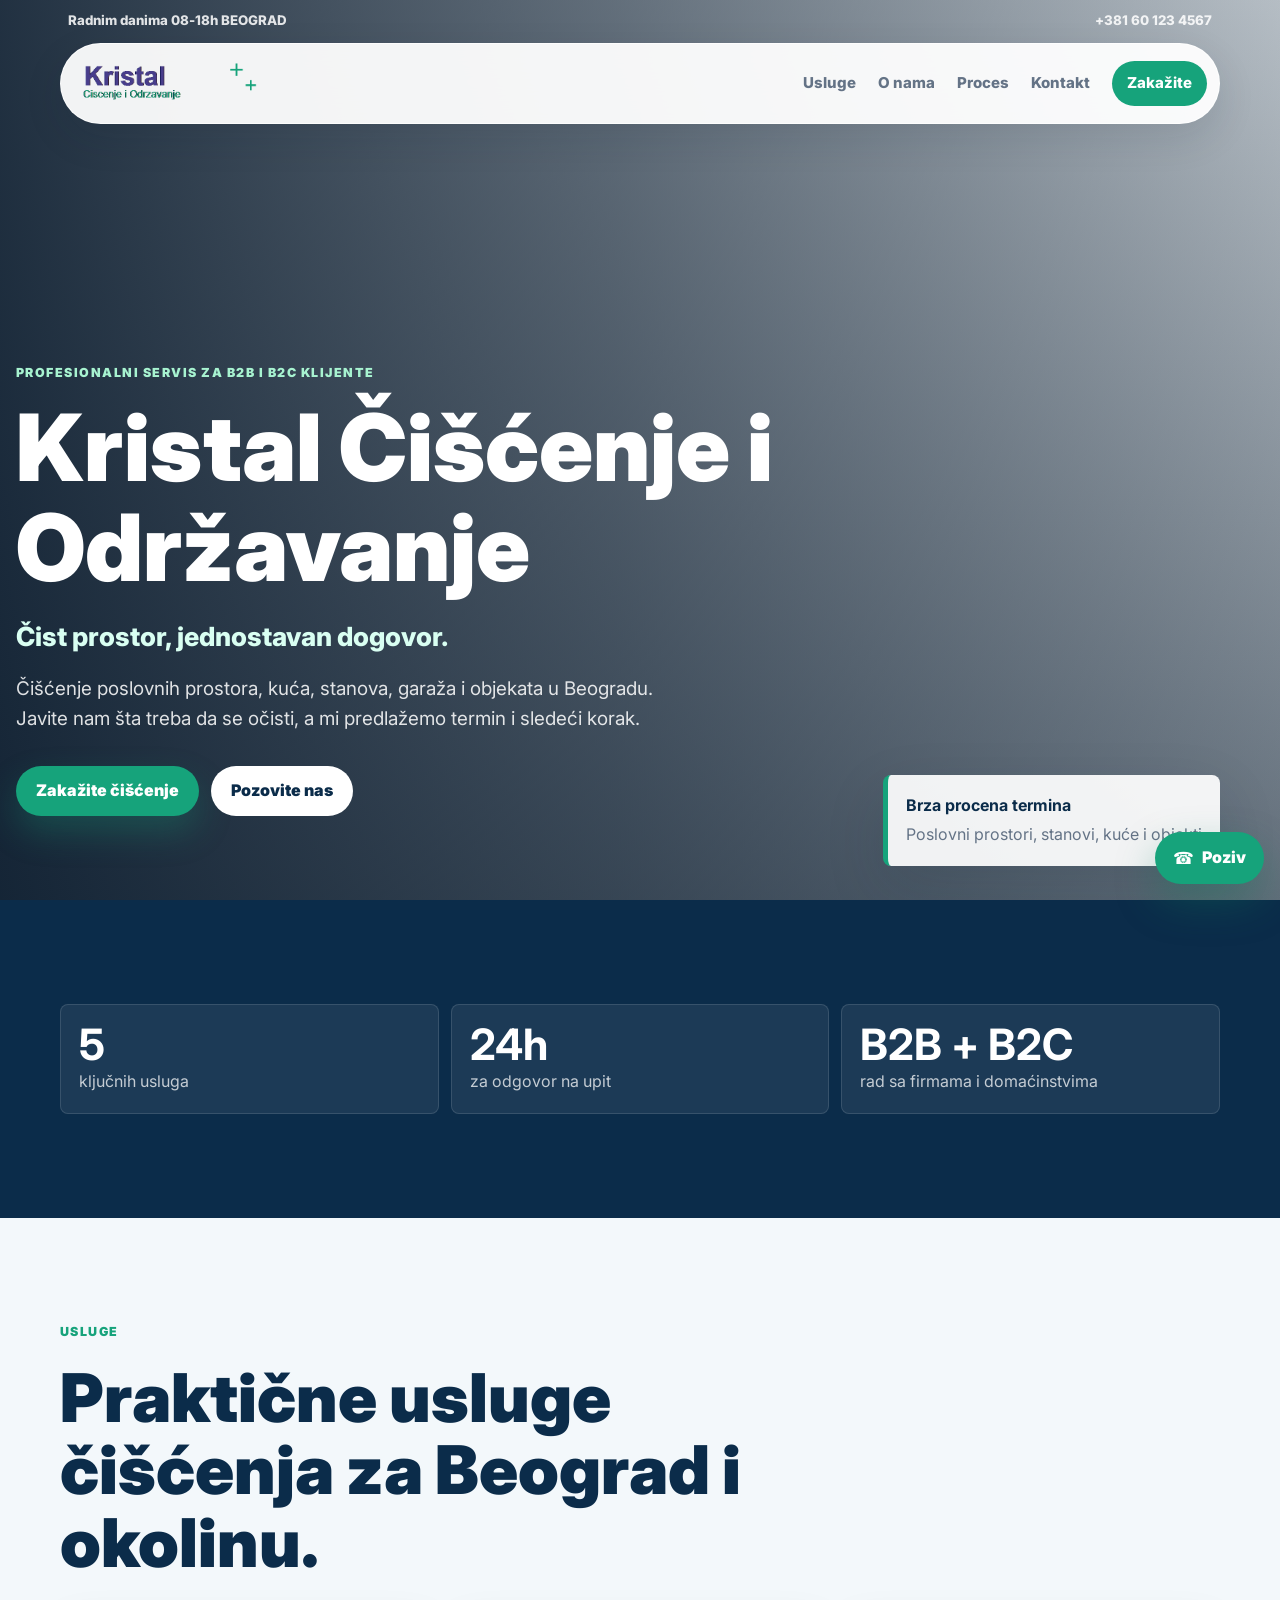
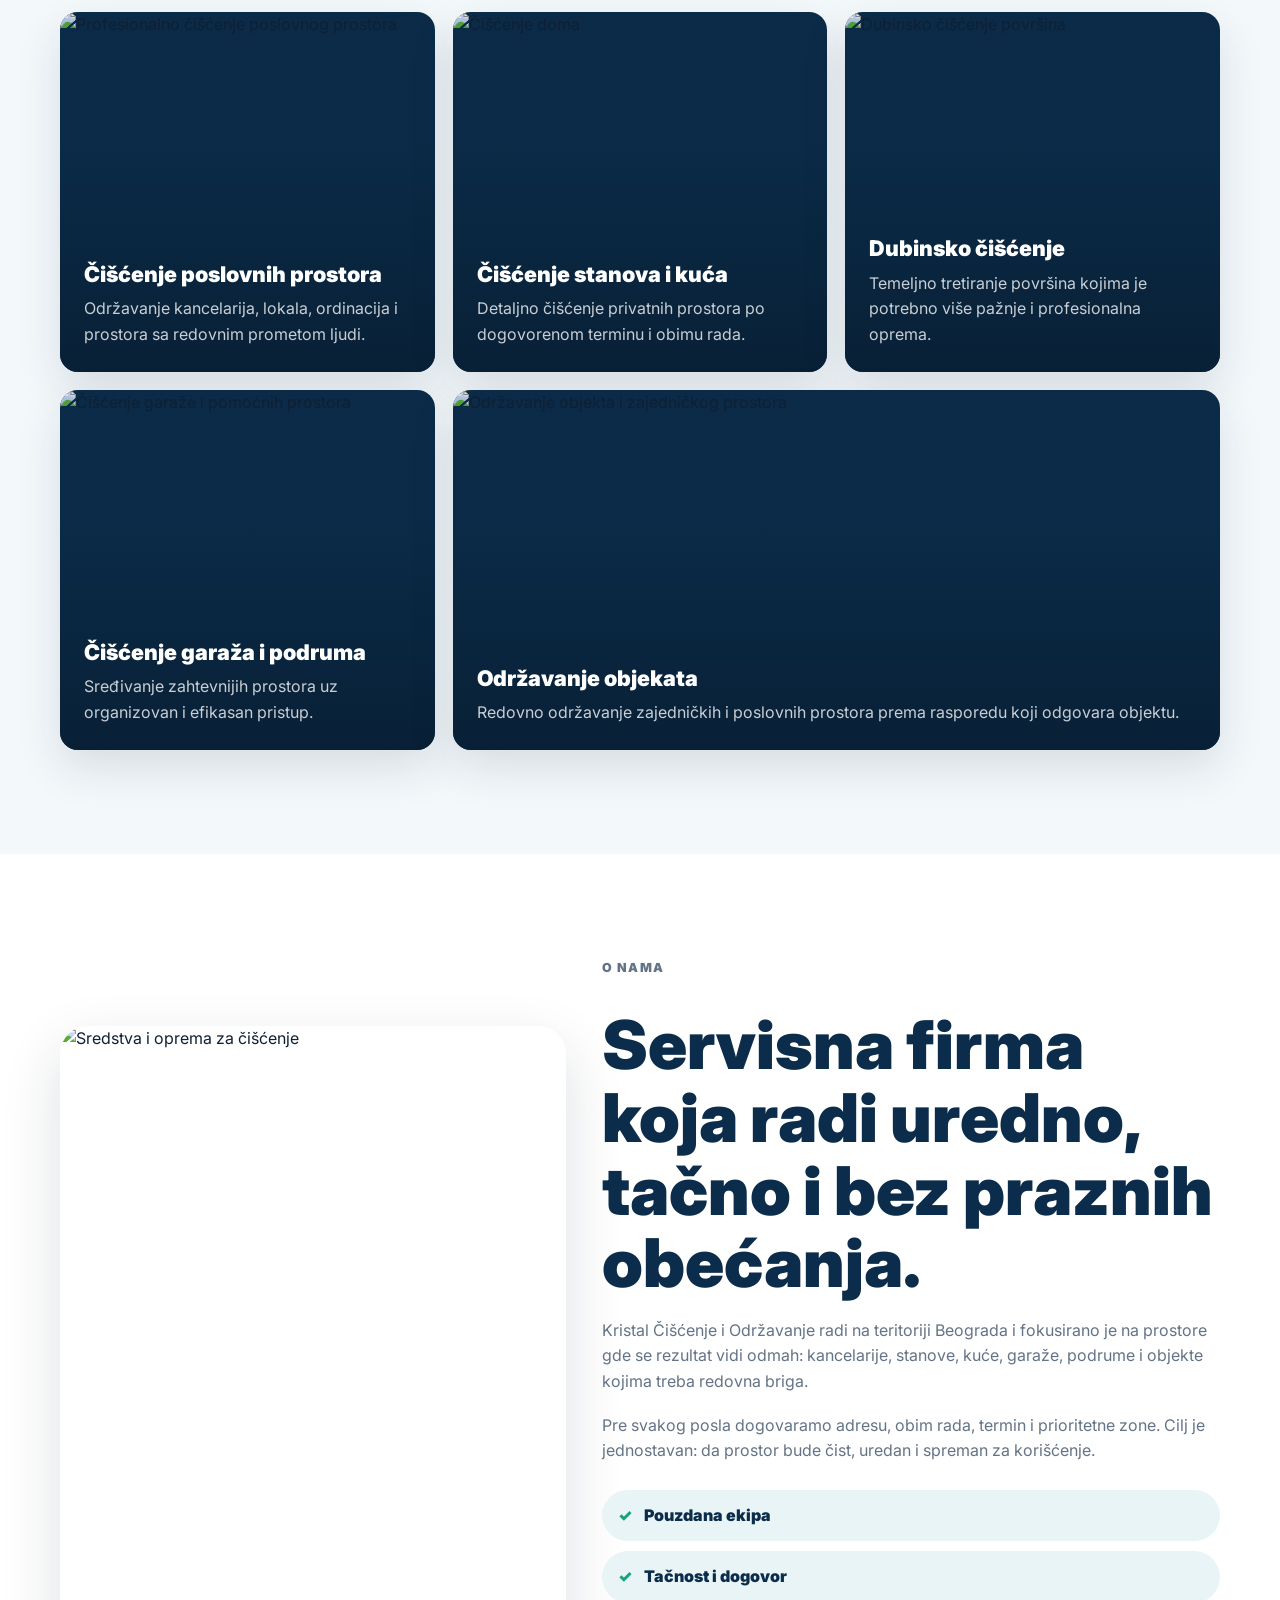
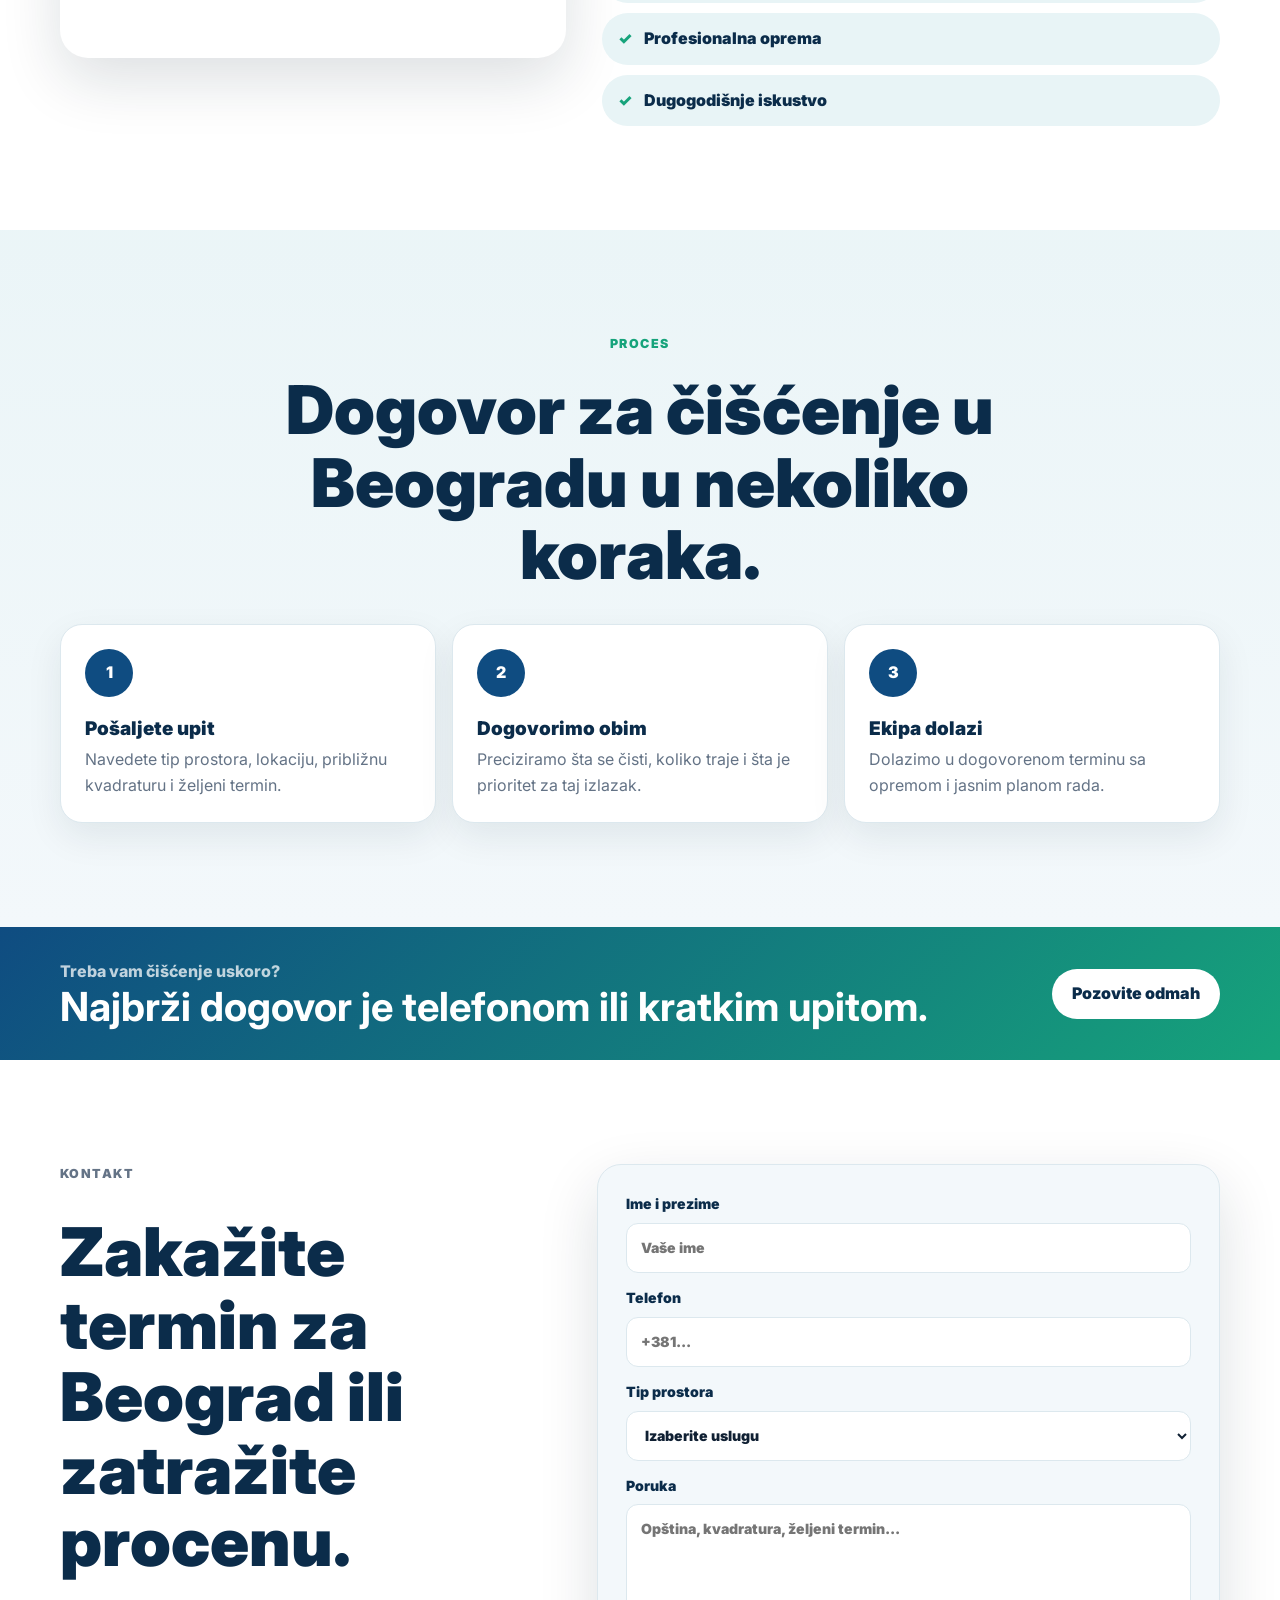
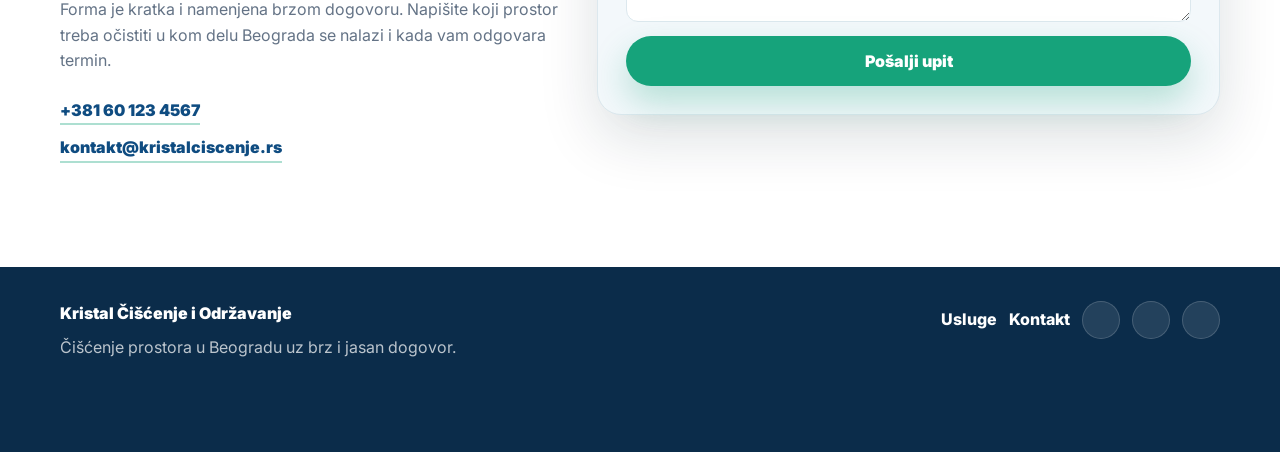
==== projects/kristal-ciscenje-odrzavanje/index.html @ 3549a4c2 "Expand GridForge Studio portfolio with client landing projects Added new client-style landing page p" ====
<!DOCTYPE html>
<html lang="sr">
  <head>
    <meta charset="UTF-8" />
    <meta name="viewport" content="width=device-width, initial-scale=1.0" />
    <meta
      name="description"
      content="Kristal Čišćenje i Održavanje pruža profesionalno čišćenje poslovnih prostora, kuća, stanova, garaža i objekata."
    />
    <title>Kristal Čišćenje i Održavanje | Profesionalna čistoća za svaki prostor</title>
    <link rel="preconnect" href="https://fonts.googleapis.com" />
    <link rel="preconnect" href="https://fonts.gstatic.com" crossorigin />
    <link rel="preconnect" href="https://images.unsplash.com" />
    <link
      href="https://fonts.googleapis.com/css2?family=Inter:wght@400;500;600;700;800&display=swap"
      rel="stylesheet"
    />
    <link rel="stylesheet" href="../../css/reset.css" />
    <link rel="stylesheet" href="style.css" />
  </head>
  <body>
    <header class="topbar" data-header>
      <div class="topbar-strip">
        <span>Radnim danima 08-18h BEOGRAD</span>
        <a href="tel:+381601234567">+381 60 123 4567</a>
      </div>
      <div class="nav-wrap">
        <a class="brand" href="#hero" aria-label="Kristal Čišćenje i Održavanje početna">
          <img src="assets/kristal-logo.png" alt="Kristal Čišćenje i Održavanje" />
        </a>

        <button class="nav-toggle" type="button" aria-label="Otvori navigaciju" aria-expanded="false" data-nav-toggle>
          <span></span>
          <span></span>
          <span></span>
        </button>

        <nav class="site-nav" aria-label="Glavna navigacija" data-nav>
          <a href="#services">Usluge</a>
          <a href="#about">O nama</a>
          <a href="#process">Proces</a>
          <a href="#contact">Kontakt</a>
          <a class="nav-cta" href="#contact" data-scroll-target>Zakažite</a>
        </nav>
      </div>
    </header>

    <main>
      <section class="hero" id="hero">
        <div class="hero-bg" aria-hidden="true"></div>
        <div class="hero-overlay" aria-hidden="true"></div>
        <div class="container hero-content reveal">
          <p class="eyebrow">Profesionalni servis za B2B i B2C klijente</p>
          <h1>Kristal Čišćenje i Održavanje</h1>
          <p class="hero-lead">Čist prostor, jednostavan dogovor.</p>
          <p class="hero-text">
            Čišćenje poslovnih prostora, kuća, stanova, garaža i objekata u Beogradu.
            Javite nam šta treba da se očisti, a mi predlažemo termin i sledeći korak.
          </p>
          <div class="hero-actions">
            <a class="btn btn-primary" href="#contact" data-scroll-target>Zakažite čišćenje</a>
            <a class="btn btn-light" href="tel:+381601234567">Pozovite nas</a>
          </div>
        </div>
        <div class="trust-panel reveal reveal-delay-1" aria-label="Brze informacije">
          <strong>Brza procena termina</strong>
          <span>Poslovni prostori, stanovi, kuće i objekti</span>
        </div>
      </section>

      <section class="section intro-band">
        <div class="container stat-grid">
          <div class="stat reveal">
            <strong>5</strong>
            <span>ključnih usluga</span>
          </div>
          <div class="stat reveal reveal-delay-1">
            <strong>24h</strong>
            <span>za odgovor na upit</span>
          </div>
          <div class="stat reveal reveal-delay-2">
            <strong>B2B + B2C</strong>
            <span>rad sa firmama i domaćinstvima</span>
          </div>
        </div>
      </section>

      <section class="section services-section" id="services">
        <div class="container">
          <div class="section-heading reveal">
            <p class="eyebrow">Usluge</p>
            <h2>Praktične usluge čišćenja za Beograd i okolinu.</h2>
          </div>

          <div class="service-grid">
            <article class="service-card reveal">
              <img
                src="https://images.unsplash.com/photo-1581578731548-c64695cc6952?auto=format&fit=crop&w=900&q=80"
                alt="Profesionalno čišćenje poslovnog prostora"
              />
              <div>
                <h3>Čišćenje poslovnih prostora</h3>
                <p>Održavanje kancelarija, lokala, ordinacija i prostora sa redovnim prometom ljudi.</p>
              </div>
            </article>
            <article class="service-card reveal reveal-delay-1">
              <img
                src="https://images.unsplash.com/photo-1527515637462-cff94eecc1ac?auto=format&fit=crop&w=900&q=80"
                alt="Čišćenje doma"
              />
              <div>
                <h3>Čišćenje stanova i kuća</h3>
                <p>Detaljno čišćenje privatnih prostora po dogovorenom terminu i obimu rada.</p>
              </div>
            </article>
            <article class="service-card reveal reveal-delay-2">
              <img
                src="https://images.unsplash.com/photo-1585421514738-01798e348b17?auto=format&fit=crop&w=900&q=80"
                alt="Dubinsko čišćenje površina"
              />
              <div>
                <h3>Dubinsko čišćenje</h3>
                <p>Temeljno tretiranje površina kojima je potrebno više pažnje i profesionalna oprema.</p>
              </div>
            </article>
            <article class="service-card reveal">
              <img
                src="https://images.unsplash.com/photo-1558618666-fcd25c85cd64?auto=format&fit=crop&w=900&q=80"
                alt="Čišćenje garaže i pomoćnih prostora"
              />
              <div>
                <h3>Čišćenje garaža i podruma</h3>
                <p>Sređivanje zahtevnijih prostora uz organizovan i efikasan pristup.</p>
              </div>
            </article>
            <article class="service-card wide reveal reveal-delay-1">
              <img
                src="https://images.unsplash.com/photo-1563453392212-326f5e854473?auto=format&fit=crop&w=1200&q=80"
                alt="Održavanje objekta i zajedničkog prostora"
              />
              <div>
                <h3>Održavanje objekata</h3>
                <p>Redovno održavanje zajedničkih i poslovnih prostora prema rasporedu koji odgovara objektu.</p>
              </div>
            </article>
          </div>
        </div>
      </section>

      <section class="section about-section" id="about">
        <div class="container image-text">
          <div class="image-stack reveal">
            <img
              class="main-photo"
              src="https://images.unsplash.com/photo-1628177142898-93e36e4e3a50?auto=format&fit=crop&w=1000&q=80"
              alt="Sredstva i oprema za čišćenje"
            />
          </div>
          <div class="content-block reveal reveal-delay-1">
            <p class="eyebrow">O nama</p>
            <h2>Servisna firma koja radi uredno, tačno i bez praznih obećanja.</h2>
            <p>
              Kristal Čišćenje i Održavanje radi na teritoriji Beograda i fokusirano je na prostore gde se rezultat vidi odmah:
              kancelarije, stanove, kuće, garaže, podrume i objekte kojima treba redovna briga.
            </p>
            <p>
              Pre svakog posla dogovaramo adresu, obim rada, termin i prioritetne zone. Cilj je jednostavan:
              da prostor bude čist, uredan i spreman za korišćenje.
            </p>
            <div class="check-list">
              <span>Pouzdana ekipa</span>
              <span>Tačnost i dogovor</span>
              <span>Profesionalna oprema</span>
              <span>Dugogodišnje iskustvo</span>
            </div>
          </div>
        </div>
      </section>

      <section class="section process-section" id="process">
        <div class="container">
          <div class="section-heading centered reveal">
            <p class="eyebrow">Proces</p>
            <h2>Dogovor za čišćenje u Beogradu u nekoliko koraka.</h2>
          </div>
          <div class="process-grid">
            <article class="process-step reveal">
              <span>1</span>
              <h3>Pošaljete upit</h3>
              <p>Navedete tip prostora, lokaciju, približnu kvadraturu i željeni termin.</p>
            </article>
            <article class="process-step reveal reveal-delay-1">
              <span>2</span>
              <h3>Dogovorimo obim</h3>
              <p>Preciziramo šta se čisti, koliko traje i šta je prioritet za taj izlazak.</p>
            </article>
            <article class="process-step reveal reveal-delay-2">
              <span>3</span>
              <h3>Ekipa dolazi</h3>
              <p>Dolazimo u dogovorenom terminu sa opremom i jasnim planom rada.</p>
            </article>
          </div>
        </div>
      </section>

      <section class="cta-strip reveal">
        <div class="container cta-strip-inner">
          <div>
            <span>Treba vam čišćenje uskoro?</span>
            <strong>Najbrži dogovor je telefonom ili kratkim upitom.</strong>
          </div>
          <a class="btn btn-light" href="tel:+381601234567">Pozovite odmah</a>
        </div>
      </section>

      <section class="section contact-section" id="contact">
        <div class="container contact-layout">
          <div class="contact-copy reveal">
            <p class="eyebrow">Kontakt</p>
            <h2>Zakažite termin za Beograd ili zatražite procenu.</h2>
            <p>
              Forma je kratka i namenjena brzom dogovoru. Napišite koji prostor treba očistiti
              u kom delu Beograda se nalazi i kada vam odgovara termin.
            </p>
            <div class="direct-contact">
              <a href="tel:+381601234567">+381 60 123 4567</a>
              <a href="mailto:kontakt@kristalciscenje.rs">kontakt@kristalciscenje.rs</a>
            </div>
          </div>

          <form class="contact-form reveal reveal-delay-1" action="#" method="post">
            <label>
              Ime i prezime
              <input type="text" name="name" placeholder="Vaše ime" required />
            </label>
            <label>
              Telefon
              <input type="tel" name="phone" placeholder="+381..." required />
            </label>
            <label>
              Tip prostora
              <select name="space" required>
                <option value="">Izaberite uslugu</option>
                <option>Poslovni prostor</option>
                <option>Stan ili kuća</option>
                <option>Dubinsko čišćenje</option>
                <option>Garaža ili podrum</option>
                <option>Održavanje objekta</option>
              </select>
            </label>
            <label>
              Poruka
              <textarea name="message" rows="4" placeholder="Opština, kvadratura, željeni termin..."></textarea>
            </label>
            <button class="btn btn-primary" type="submit">Pošalji upit</button>
          </form>
        </div>
      </section>
    </main>

    <a class="floating-call" href="tel:+381601234567" aria-label="Pozovite Kristal Čišćenje i Održavanje">
      <span>☎</span>
      Poziv
    </a>

    <footer class="site-footer">
      <div class="container footer-layout">
        <div>
          <a class="footer-brand" href="#hero">Kristal Čišćenje i Održavanje</a>
          <p>Čišćenje prostora u Beogradu uz brz i jasan dogovor.</p>
        </div>
        <div class="footer-links">
          <a href="#services">Usluge</a>
          <a href="#contact">Kontakt</a>
          <a class="social-link" href="https://www.facebook.com/" target="_blank" rel="noopener noreferrer" aria-label="Facebook">
            <img src="https://cdn.jsdelivr.net/npm/simple-icons@v11/icons/facebook.svg" alt="" />
          </a>
          <a class="social-link" href="https://www.instagram.com/" target="_blank" rel="noopener noreferrer" aria-label="Instagram">
            <img src="https://cdn.jsdelivr.net/npm/simple-icons@v11/icons/instagram.svg" alt="" />
          </a>
          <a class="social-link" href="https://www.linkedin.com/" target="_blank" rel="noopener noreferrer" aria-label="LinkedIn">
            <img src="https://cdn.jsdelivr.net/npm/simple-icons@v11/icons/linkedin.svg" alt="" />
          </a>
        </div>
      </div>
    </footer>

    <script src="script.js"></script>
  </body>
</html>
---- projects/kristal-ciscenje-odrzavanje/style.css ----
:root {
  --ink: #102033;
  --muted: #647386;
  --paper: #ffffff;
  --cloud: #f3f8fb;
  --mist: #e8f4f6;
  --line: #dce8ee;
  --blue: #0f4c81;
  --blue-dark: #0b2c4a;
  --green: #16a37b;
  --green-dark: #0d7b5c;
  --shadow: 0 22px 60px rgba(16, 32, 51, 0.14);
  --container: 1160px;
  --radius: 8px;
}

html {
  scroll-behavior: smooth;
}

body {
  min-width: 320px;
  background: var(--cloud);
  color: var(--ink);
  font-family: Inter, ui-sans-serif, system-ui, -apple-system, BlinkMacSystemFont, "Segoe UI", sans-serif;
  line-height: 1.6;
}

body.nav-open {
  overflow: hidden;
}

.container {
  width: min(100% - 32px, var(--container));
  margin-inline: auto;
}

.topbar {
  position: fixed;
  inset: 0 0 auto;
  z-index: 50;
  color: var(--ink);
  transition: transform 220ms ease, box-shadow 220ms ease;
}

.topbar-strip {
  display: none;
}

.nav-wrap {
  display: flex;
  align-items: center;
  justify-content: space-between;
  width: min(100% - 24px, var(--container));
  min-height: 68px;
  margin: 12px auto 0;
  padding: 10px 12px;
  background: rgba(255, 255, 255, 0.94);
  border: 1px solid rgba(255, 255, 255, 0.72);
  border-radius: 999px;
  box-shadow: 0 14px 38px rgba(16, 32, 51, 0.12);
  backdrop-filter: blur(18px);
}

.topbar.is-scrolled .nav-wrap {
  box-shadow: 0 18px 46px rgba(16, 32, 51, 0.18);
}

.brand {
  display: inline-flex;
  min-width: 0;
  align-items: center;
}

.brand img {
  width: clamp(128px, 36vw, 190px);
  height: auto;
}

.site-nav {
  display: none;
}

.site-nav a {
  color: var(--muted);
  font-size: 0.94rem;
  font-weight: 800;
}

.site-nav a:hover,
.site-nav a:focus-visible {
  color: var(--blue);
}

.nav-cta {
  padding: 10px 15px;
  color: #ffffff !important;
  background: var(--green);
  border-radius: 999px;
}

.nav-toggle {
  display: grid;
  width: 44px;
  height: 44px;
  place-content: center;
  gap: 5px;
  border: 1px solid var(--line);
  border-radius: 50%;
}

.nav-toggle span {
  display: block;
  width: 18px;
  height: 2px;
  background: var(--blue-dark);
  transition: transform 160ms ease, opacity 160ms ease;
}

.nav-open .nav-toggle span:first-child {
  transform: translateY(7px) rotate(45deg);
}

.nav-open .nav-toggle span:nth-child(2) {
  opacity: 0;
}

.nav-open .nav-toggle span:last-child {
  transform: translateY(-7px) rotate(-45deg);
}

.nav-open .site-nav {
  position: absolute;
  inset: calc(100% + 10px) 12px auto;
  display: grid;
  gap: 6px;
  padding: 14px;
  background: #ffffff;
  border: 1px solid var(--line);
  border-radius: 18px;
  box-shadow: var(--shadow);
}

.nav-open .site-nav a {
  padding: 12px;
}

.hero {
  position: relative;
  display: grid;
  min-height: 100svh;
  align-items: end;
  overflow: hidden;
  padding: 136px 0 84px;
  color: #ffffff;
}

.hero-bg,
.hero-overlay {
  position: absolute;
  inset: 0;
}

.hero-bg {
  z-index: -2;
  background-image: url("https://images.unsplash.com/photo-1581578731548-c64695cc6952?auto=format&fit=crop&w=1800&q=82");
  background-position: center;
  background-size: cover;
  transform: scale(1.03);
}

.hero-overlay {
  z-index: -1;
  background:
    linear-gradient(90deg, rgba(7, 24, 42, 0.88), rgba(7, 24, 42, 0.58) 48%, rgba(7, 24, 42, 0.2)),
    linear-gradient(0deg, rgba(7, 24, 42, 0.52), rgba(7, 24, 42, 0.08));
}

.hero-content {
  max-width: 760px;
  margin-inline: 16px auto;
}

.eyebrow {
  margin-bottom: 14px;
  color: var(--green);
  font-size: 0.78rem;
  font-weight: 900;
  letter-spacing: 0.12em;
  text-transform: uppercase;
}

.hero .eyebrow {
  color: #a7f3d0;
}

h1,
h2,
h3 {
  line-height: 1.08;
  letter-spacing: 0;
}

h1 {
  max-width: 820px;
  font-size: clamp(2.55rem, 12vw, 5.8rem);
  font-weight: 900;
}

h2 {
  max-width: 760px;
  color: var(--blue-dark);
  font-size: clamp(2rem, 8vw, 4.2rem);
  font-weight: 900;
}

h3 {
  color: var(--blue-dark);
  font-size: 1.18rem;
  font-weight: 900;
}

.hero-lead {
  margin-top: 18px;
  color: #d9fff2;
  font-size: clamp(1.2rem, 4vw, 1.65rem);
  font-weight: 800;
}

.hero-text {
  max-width: 650px;
  margin-top: 16px;
  color: rgba(255, 255, 255, 0.86);
  font-size: clamp(1rem, 2.3vw, 1.18rem);
}

.hero-actions {
  display: flex;
  flex-wrap: wrap;
  gap: 12px;
  margin-top: 32px;
}

.btn {
  display: inline-flex;
  min-height: 50px;
  align-items: center;
  justify-content: center;
  padding: 0 20px;
  border-radius: 999px;
  font-weight: 900;
  transition: transform 180ms ease, box-shadow 180ms ease, background 180ms ease;
}

.btn:hover,
.btn:focus-visible {
  transform: translateY(-2px);
}

.btn-primary {
  color: #ffffff;
  background: var(--green);
  box-shadow: 0 16px 34px rgba(22, 163, 123, 0.28);
}

.btn-primary:hover,
.btn-primary:focus-visible {
  background: var(--green-dark);
}

.btn-light {
  color: var(--blue-dark);
  background: #ffffff;
}

.trust-panel {
  position: absolute;
  right: 16px;
  bottom: 18px;
  left: 16px;
  display: grid;
  gap: 4px;
  max-width: 420px;
  padding: 18px;
  color: var(--ink);
  background: rgba(255, 255, 255, 0.92);
  border-left: 5px solid var(--green);
  border-radius: var(--radius);
  box-shadow: var(--shadow);
}

.trust-panel strong {
  color: var(--blue-dark);
}

.trust-panel span {
  color: var(--muted);
}

.section {
  padding: 78px 0;
  scroll-margin-top: 110px;
}

.intro-band {
  padding: 28px 0;
  background: var(--blue-dark);
}

.stat-grid {
  display: grid;
  gap: 12px;
}

.stat {
  display: grid;
  gap: 3px;
  padding: 18px;
  color: rgba(255, 255, 255, 0.74);
  background: rgba(255, 255, 255, 0.07);
  border: 1px solid rgba(255, 255, 255, 0.12);
  border-radius: var(--radius);
}

.stat strong {
  color: #ffffff;
  font-size: clamp(1.55rem, 7vw, 2.7rem);
  line-height: 1;
}

.section-heading {
  display: grid;
  gap: 6px;
  margin-bottom: 32px;
}

.centered {
  justify-items: center;
  text-align: center;
}

.services-section {
  background: var(--cloud);
}

.service-grid {
  display: grid;
  gap: 18px;
}

.service-card {
  position: relative;
  display: grid;
  overflow: hidden;
  min-height: 360px;
  align-items: end;
  background: var(--blue-dark);
  border-radius: 18px;
  box-shadow: 0 18px 45px rgba(16, 32, 51, 0.12);
}

.service-card img {
  position: absolute;
  inset: 0;
  width: 100%;
  height: 100%;
  object-fit: cover;
  transition: transform 500ms ease;
}

.service-card::after {
  position: absolute;
  inset: 0;
  content: "";
  background: linear-gradient(0deg, rgba(8, 31, 52, 0.9), rgba(8, 31, 52, 0.12) 62%);
}

.service-card:hover img {
  transform: scale(1.06);
}

.service-card div {
  position: relative;
  z-index: 1;
  display: grid;
  gap: 10px;
  padding: 24px;
}

.service-card h3 {
  color: #ffffff;
  font-size: 1.35rem;
}

.service-card p {
  color: rgba(255, 255, 255, 0.78);
}

.about-section {
  background: #ffffff;
}

.image-text {
  display: grid;
  gap: 36px;
  align-items: center;
}

.image-stack {
  position: relative;
}

.main-photo {
  width: 100%;
  aspect-ratio: 4 / 5;
  object-fit: cover;
  border-radius: 28px;
  box-shadow: var(--shadow);
}

.content-block p,
.process-step p,
.contact-copy p {
  color: var(--muted);
}

.content-block {
  display: grid;
  gap: 18px;
}

.check-list {
  display: grid;
  gap: 10px;
  margin-top: 8px;
}

.check-list span {
  position: relative;
  padding: 13px 14px 13px 42px;
  color: var(--blue-dark);
  font-weight: 900;
  background: var(--mist);
  border-radius: 999px;
}

.check-list span::before {
  position: absolute;
  left: 16px;
  content: "✓";
  color: var(--green);
}

.process-section {
  background:
    linear-gradient(180deg, rgba(232, 244, 246, 0.75), rgba(243, 248, 251, 1));
}

.process-grid {
  display: grid;
  gap: 16px;
}

.process-step {
  padding: 24px;
  background: #ffffff;
  border: 1px solid var(--line);
  border-radius: 22px;
  box-shadow: 0 14px 36px rgba(16, 32, 51, 0.08);
}

.process-step span {
  display: grid;
  width: 48px;
  aspect-ratio: 1;
  place-items: center;
  margin-bottom: 22px;
  color: #ffffff;
  font-weight: 900;
  background: var(--blue);
  border-radius: 50%;
}

.process-step h3 {
  margin-bottom: 8px;
}

.cta-strip {
  padding: 32px 0;
  background: linear-gradient(135deg, var(--blue), var(--green));
}

.cta-strip-inner {
  display: grid;
  gap: 18px;
  color: #ffffff;
}

.cta-strip span {
  display: block;
  color: rgba(255, 255, 255, 0.74);
  font-weight: 800;
}

.cta-strip strong {
  display: block;
  font-size: clamp(1.45rem, 6vw, 2.5rem);
  line-height: 1.08;
}

.contact-section {
  background: #ffffff;
}

.contact-layout {
  display: grid;
  gap: 28px;
  align-items: start;
}

.contact-copy {
  display: grid;
  gap: 18px;
}

.direct-contact {
  display: grid;
  gap: 10px;
  margin-top: 6px;
}

.direct-contact a {
  width: fit-content;
  color: var(--blue);
  font-weight: 900;
  border-bottom: 2px solid rgba(22, 163, 123, 0.35);
}

.contact-form {
  display: grid;
  gap: 14px;
  padding: 20px;
  background: var(--cloud);
  border: 1px solid var(--line);
  border-radius: 24px;
  box-shadow: var(--shadow);
}

.contact-form label {
  display: grid;
  gap: 7px;
  color: var(--blue-dark);
  font-size: 0.88rem;
  font-weight: 900;
}

.contact-form input,
.contact-form select,
.contact-form textarea {
  width: 100%;
  min-height: 50px;
  padding: 13px 14px;
  color: var(--ink);
  background: #ffffff;
  border: 1px solid var(--line);
  border-radius: 12px;
  outline: 0;
  transition: border-color 160ms ease, box-shadow 160ms ease;
}

.contact-form textarea {
  resize: vertical;
}

.contact-form input:focus,
.contact-form select:focus,
.contact-form textarea:focus {
  border-color: rgba(22, 163, 123, 0.7);
  box-shadow: 0 0 0 4px rgba(22, 163, 123, 0.12);
}

.floating-call {
  position: fixed;
  right: 16px;
  bottom: 16px;
  z-index: 40;
  display: inline-flex;
  min-height: 52px;
  align-items: center;
  gap: 8px;
  padding: 0 18px;
  color: #ffffff;
  font-weight: 900;
  background: var(--green);
  border-radius: 999px;
  box-shadow: 0 18px 40px rgba(13, 123, 92, 0.34);
}

.floating-call span {
  font-size: 1.05rem;
}

.site-footer {
  padding: 34px 0 92px;
  background: var(--blue-dark);
  color: rgba(255, 255, 255, 0.72);
}

.footer-layout {
  display: grid;
  gap: 22px;
}

.footer-brand {
  display: inline-flex;
  margin-bottom: 8px;
  color: #ffffff;
  font-weight: 900;
}

.footer-links {
  display: flex;
  flex-wrap: wrap;
  align-items: center;
  gap: 12px;
}

.footer-links a {
  color: #ffffff;
  font-weight: 800;
}

.social-link {
  display: grid;
  width: 38px;
  aspect-ratio: 1;
  place-items: center;
  background: rgba(255, 255, 255, 0.1);
  border: 1px solid rgba(255, 255, 255, 0.16);
  border-radius: 50%;
}

.social-link img {
  width: 18px;
  filter: invert(1);
}

.reveal {
  opacity: 1;
  transform: none;
}

.js .reveal {
  opacity: 0;
  transform: translateY(26px);
  transition: opacity 700ms ease, transform 700ms ease;
}

.js .reveal.is-visible {
  opacity: 1;
  transform: translateY(0);
}

.reveal-delay-1 {
  transition-delay: 100ms;
}

.reveal-delay-2 {
  transition-delay: 190ms;
}

@media (min-width: 760px) {
  .topbar-strip {
    display: flex;
    justify-content: space-between;
    width: min(100% - 24px, var(--container));
    margin: 10px auto 0;
    padding: 0 8px;
    color: rgba(255, 255, 255, 0.86);
    font-size: 0.83rem;
    font-weight: 800;
  }

  .topbar.is-scrolled .topbar-strip {
    color: var(--muted);
  }

  .nav-toggle {
    display: none;
  }

  .site-nav {
    display: flex;
    align-items: center;
    gap: 22px;
  }

  .hero {
    padding-top: 166px;
  }

  .trust-panel {
    right: max(24px, calc((100vw - var(--container)) / 2));
    bottom: 34px;
    left: auto;
  }

  .stat-grid,
  .process-grid {
    grid-template-columns: repeat(3, minmax(0, 1fr));
  }

  .service-grid {
    grid-template-columns: repeat(2, minmax(0, 1fr));
  }

  .service-card.wide {
    grid-column: span 2;
  }

  .image-text,
  .contact-layout {
    grid-template-columns: minmax(0, 0.9fr) minmax(0, 1.1fr);
  }

  .cta-strip-inner {
    grid-template-columns: minmax(0, 1fr) auto;
    align-items: center;
  }

  .footer-layout {
    grid-template-columns: minmax(0, 1fr) auto;
    align-items: start;
  }
}

@media (min-width: 1080px) {
  .section {
    padding: 104px 0;
  }

  .service-grid {
    grid-template-columns: repeat(6, minmax(0, 1fr));
  }

  .service-card {
    grid-column: span 2;
  }

  .service-card.wide {
    grid-column: span 4;
  }

  .contact-form {
    padding: 28px;
  }
}

@media (prefers-reduced-motion: reduce) {
  *,
  *::before,
  *::after {
    scroll-behavior: auto !important;
    transition-duration: 0.01ms !important;
    animation-duration: 0.01ms !important;
    animation-iteration-count: 1 !important;
  }

  .js .reveal {
    opacity: 1;
    transform: none;
  }
}
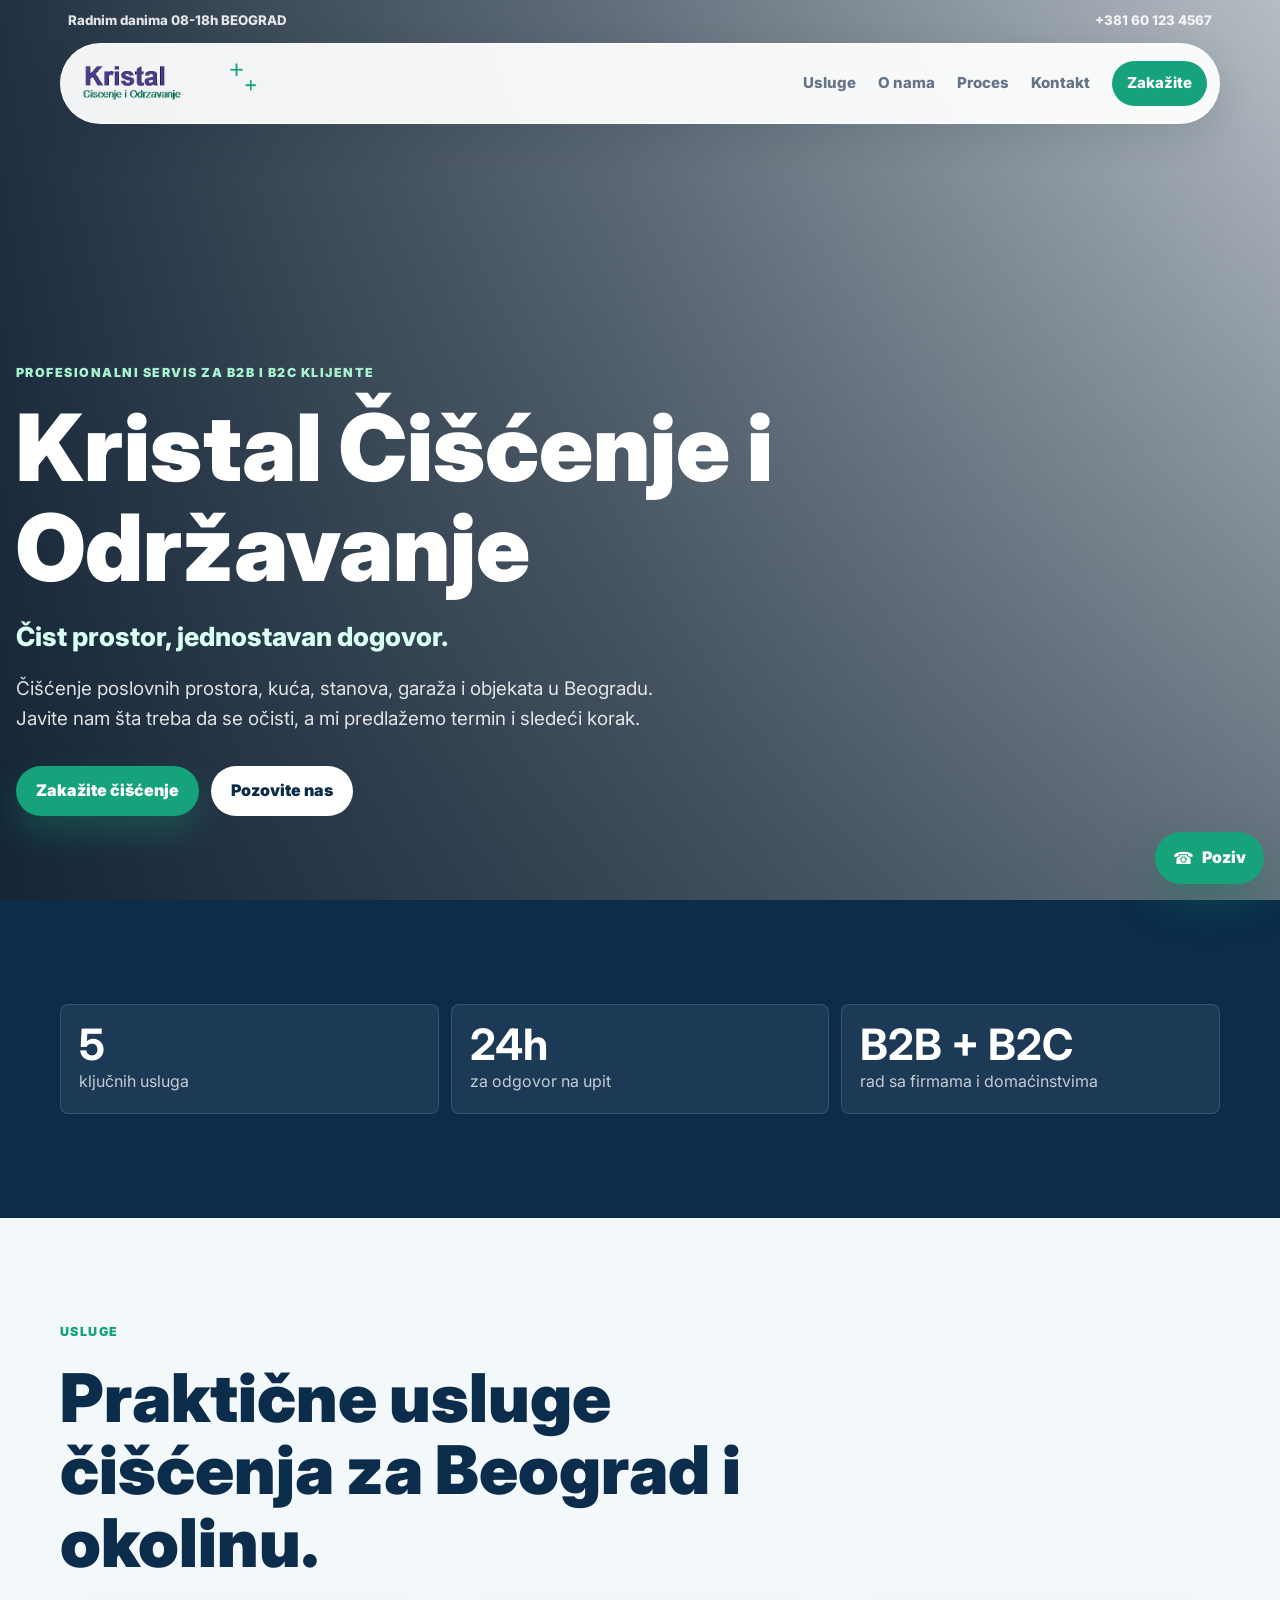
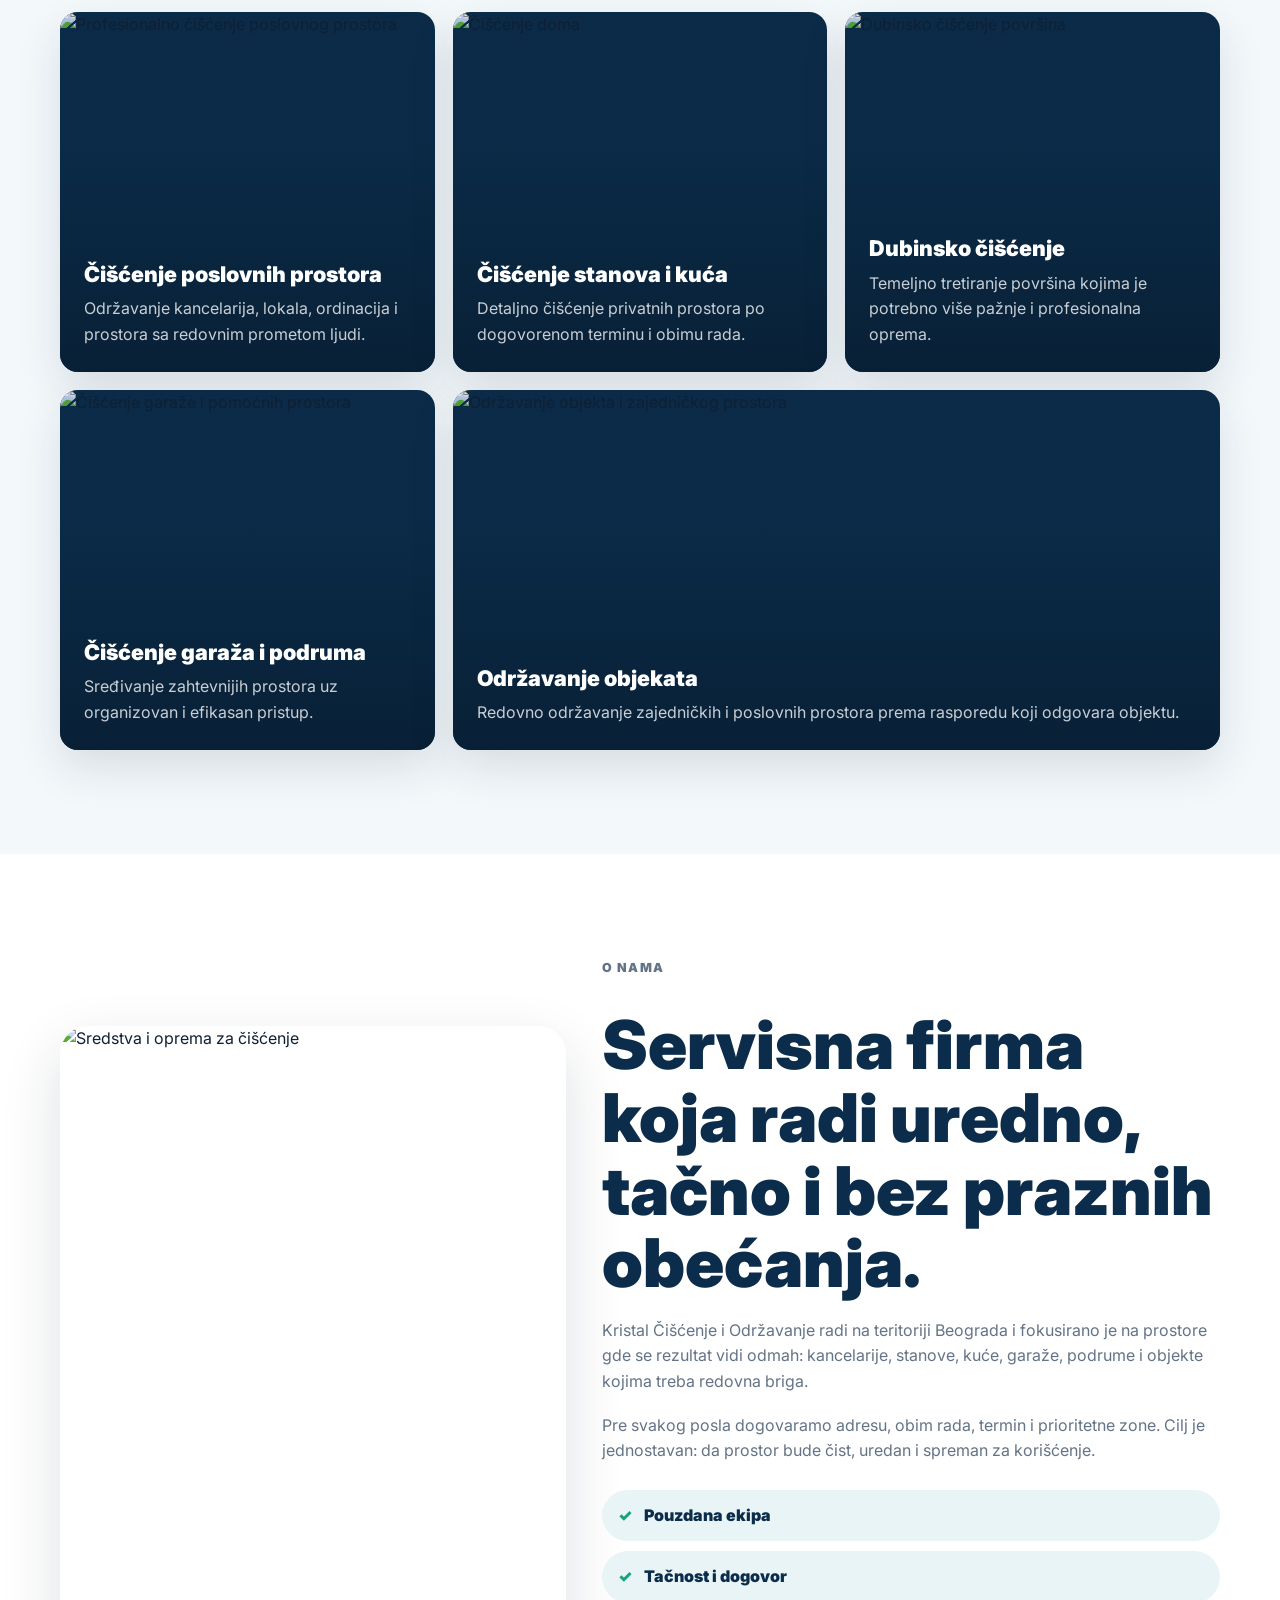
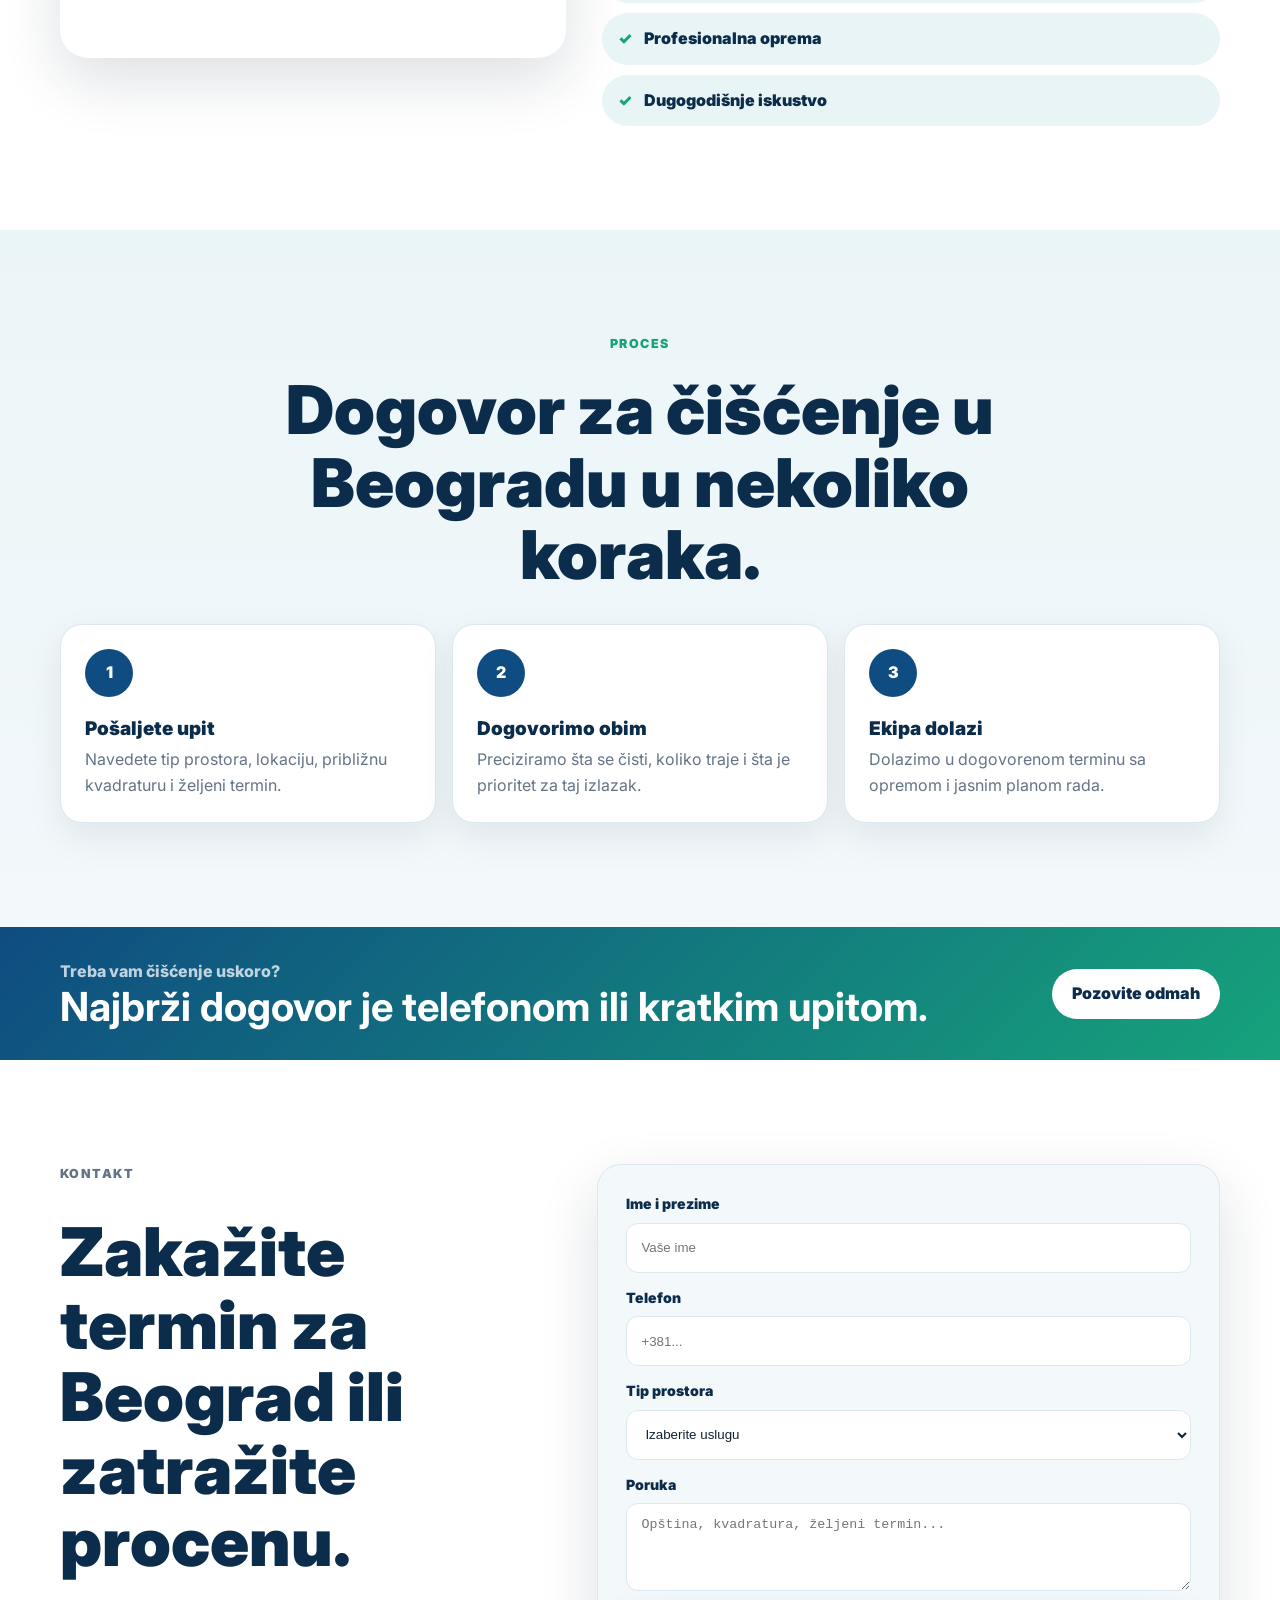
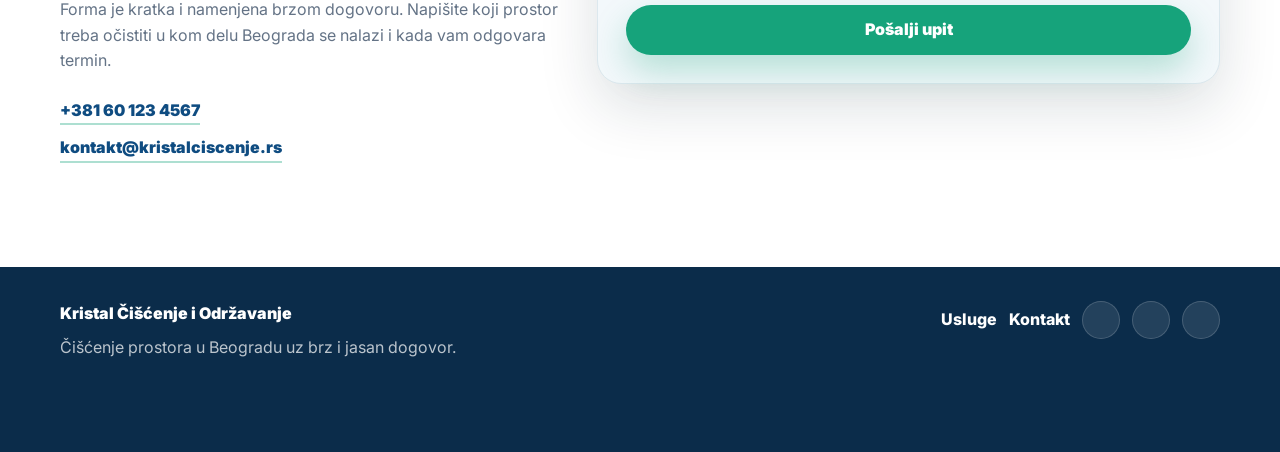
==== commit 21e8e74c: "Redesign portfolio landing page and add Slana Torta project showcase" ====
--- a/projects/kristal-ciscenje-odrzavanje/index.html
+++ b/projects/kristal-ciscenje-odrzavanje/index.html
@@ -62,10 +62,6 @@
             <a class="btn btn-light" href="tel:+381601234567">Pozovite nas</a>
           </div>
         </div>
-        <div class="trust-panel reveal reveal-delay-1" aria-label="Brze informacije">
-          <strong>Brza procena termina</strong>
-          <span>Poslovni prostori, stanovi, kuće i objekti</span>
-        </div>
       </section>
 
       <section class="section intro-band">
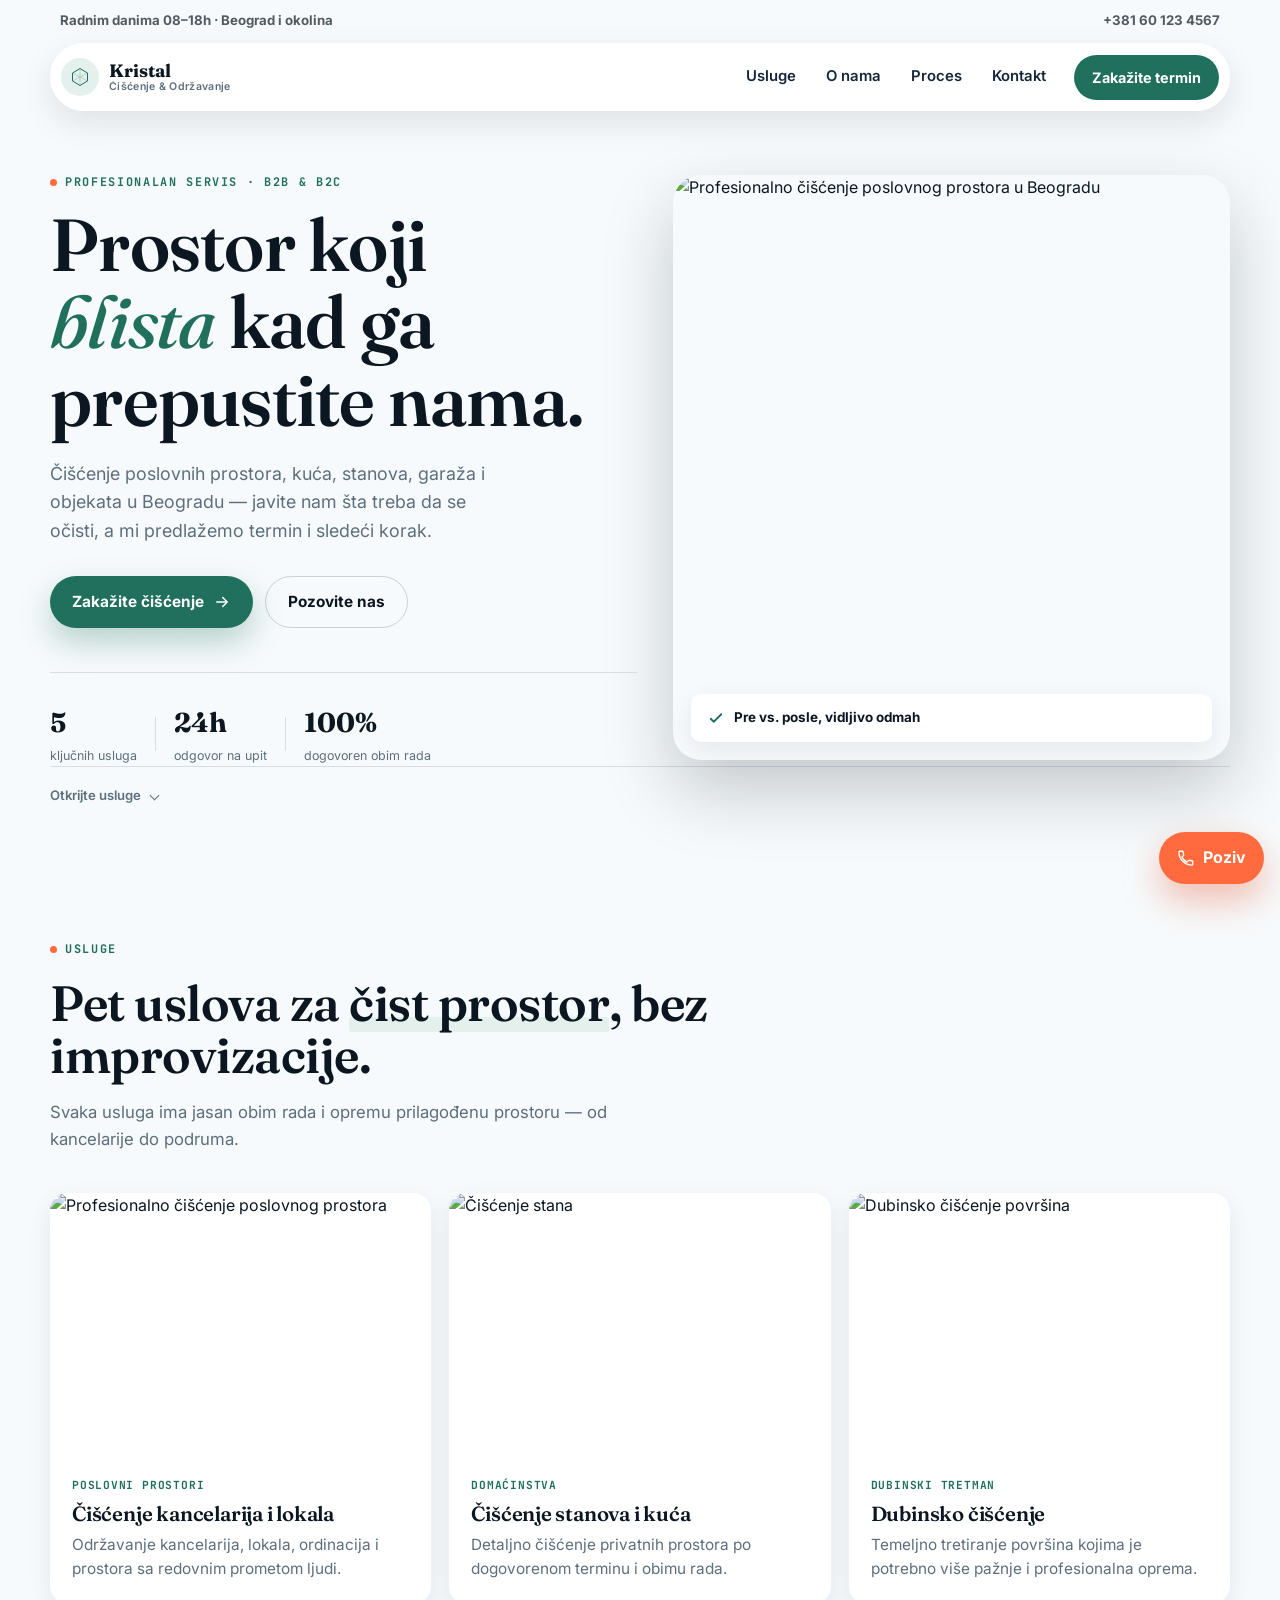
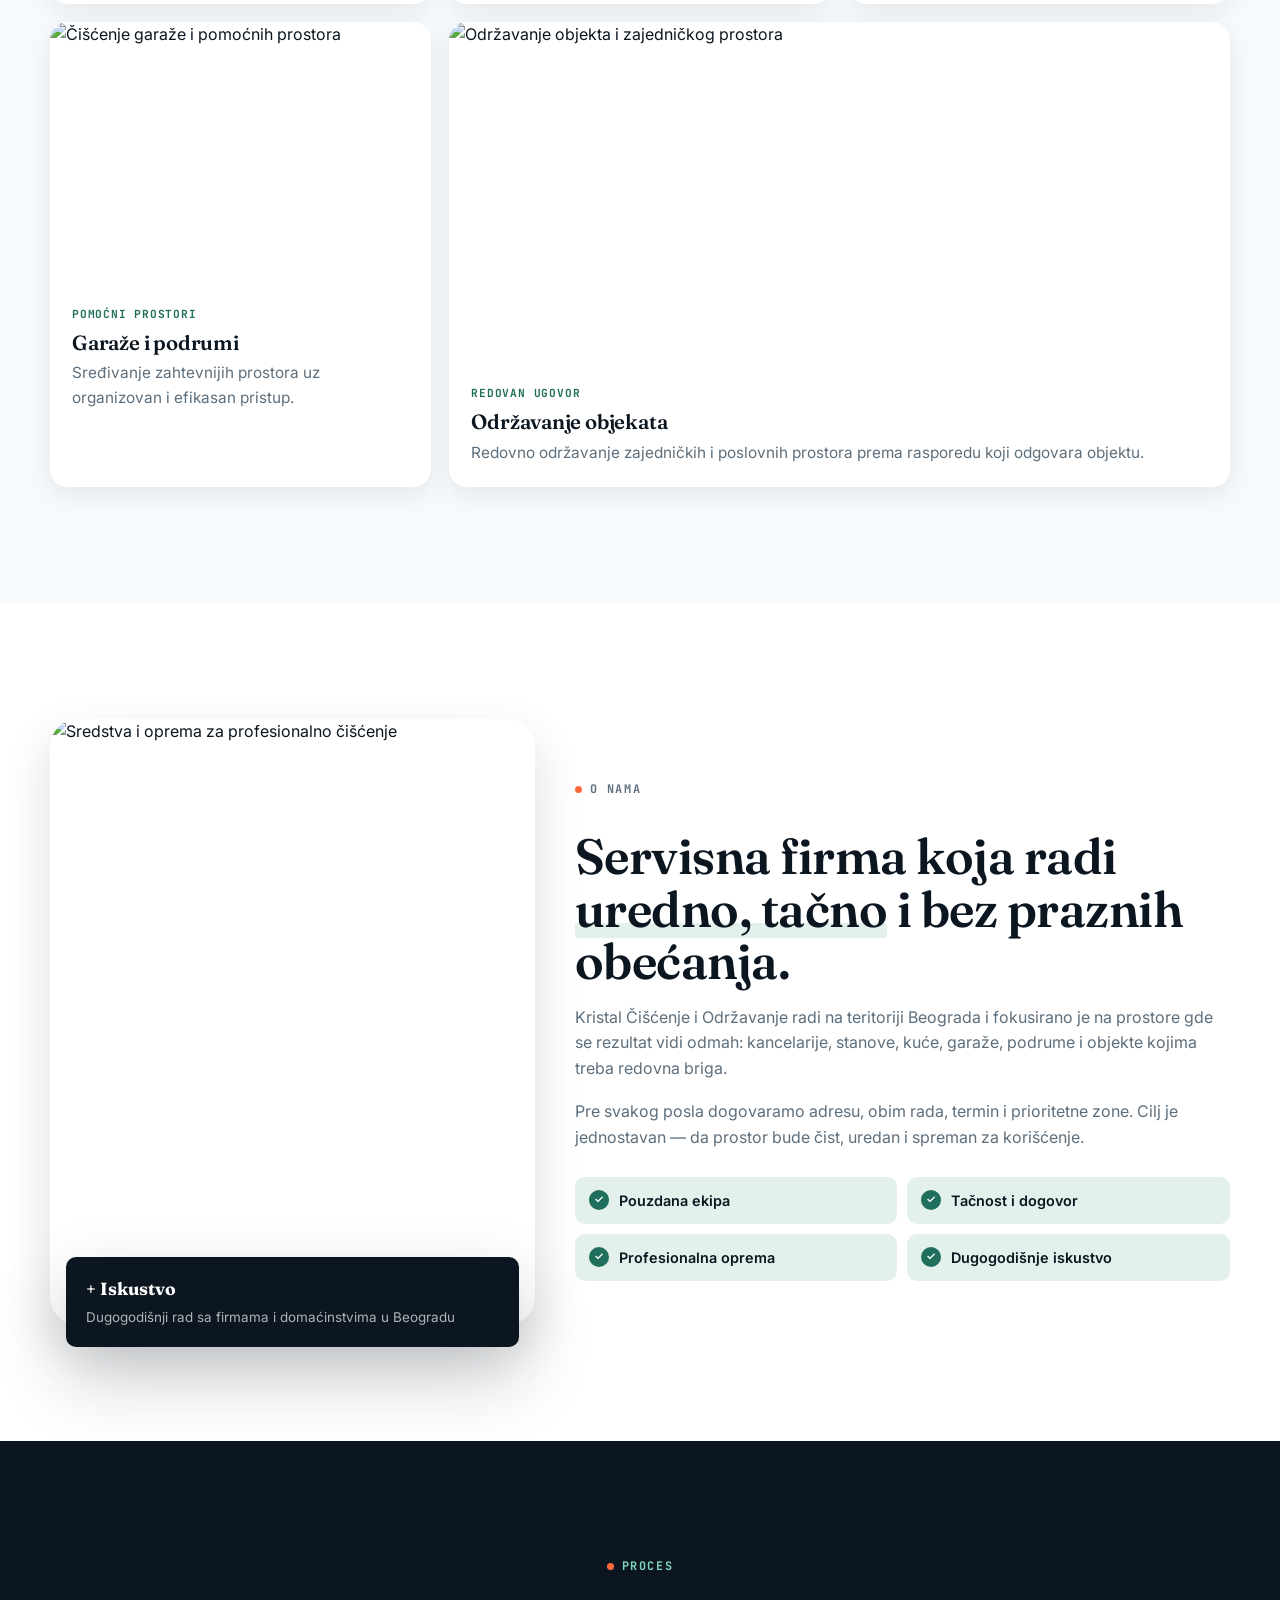
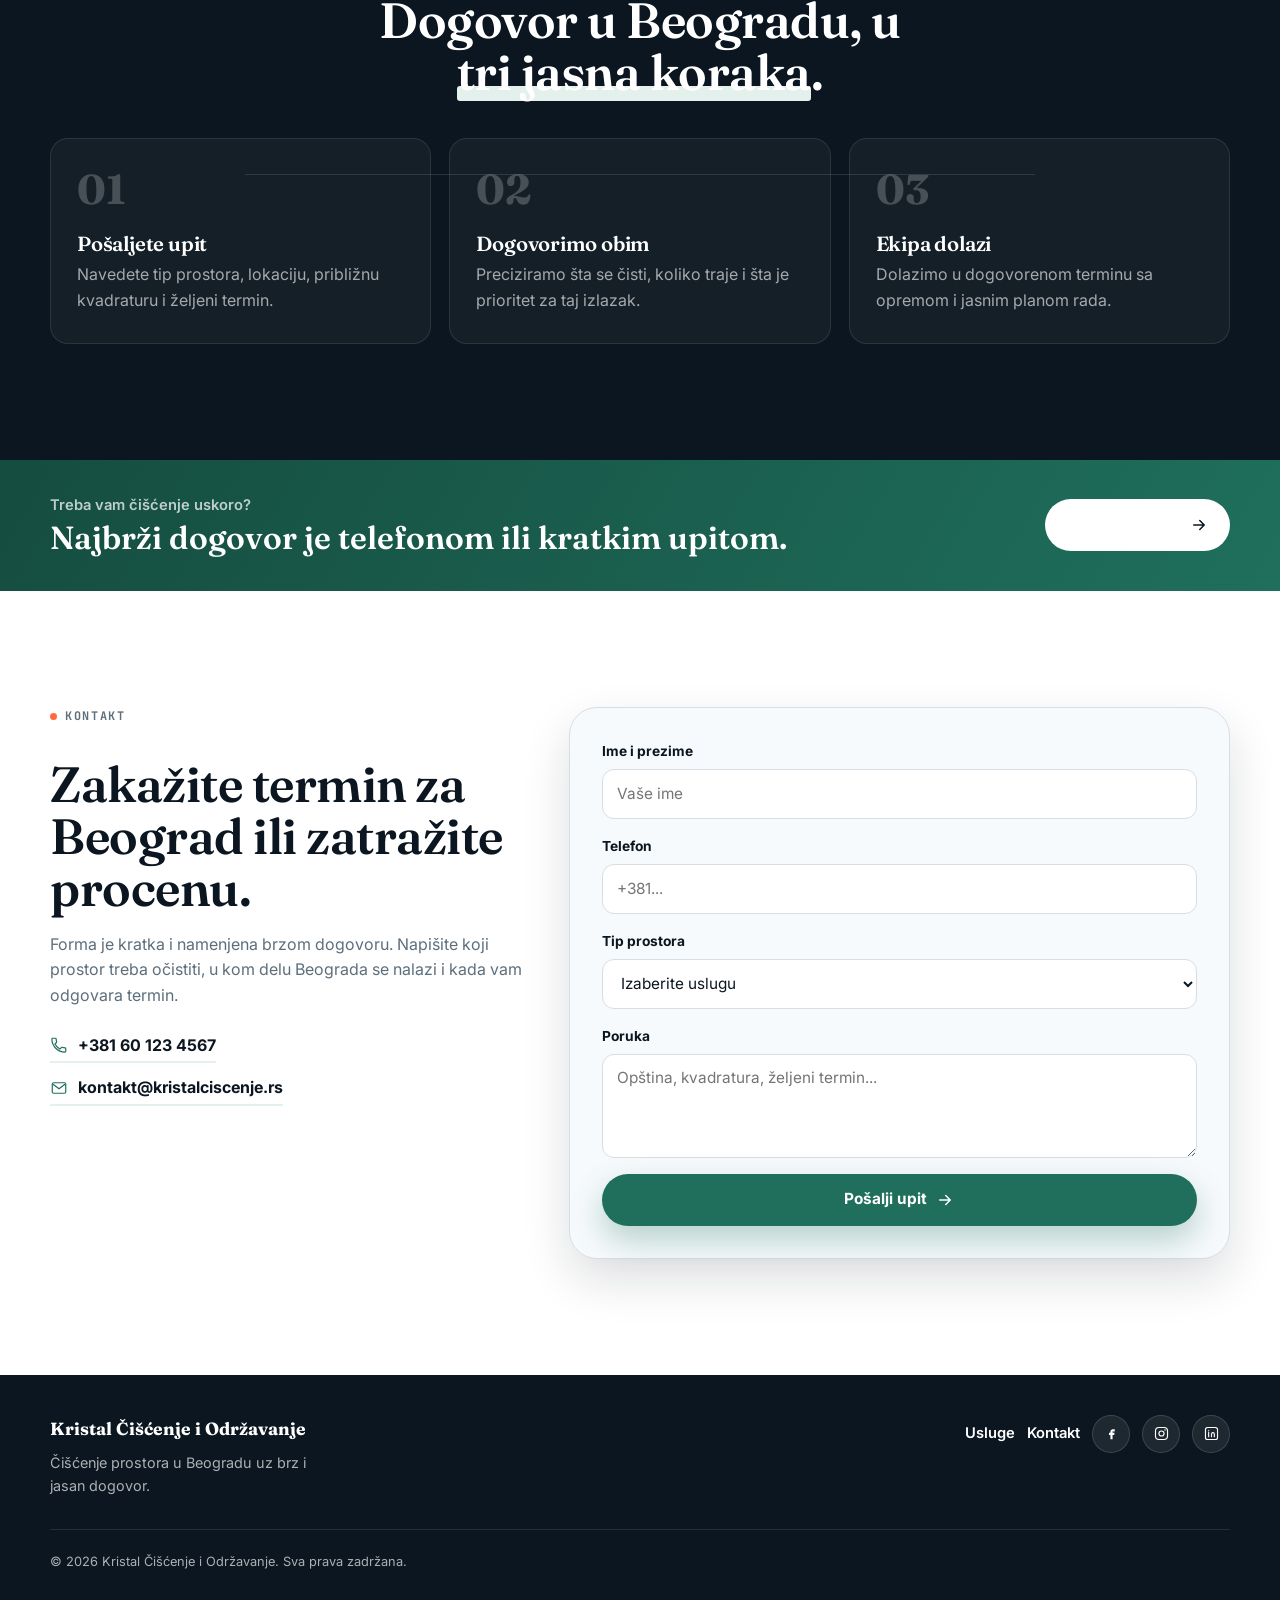
==== commit d83c24d6: "UI polish, Add new GridForge Studio logo, content refinement, and performance improvements across na" ====
--- a/projects/kristal-ciscenje-odrzavanje/index.html
+++ b/projects/kristal-ciscenje-odrzavanje/index.html
@@ -5,28 +5,38 @@
     <meta name="viewport" content="width=device-width, initial-scale=1.0" />
     <meta
       name="description"
-      content="Kristal Čišćenje i Održavanje pruža profesionalno čišćenje poslovnih prostora, kuća, stanova, garaža i objekata."
+      content="Kristal Čišćenje i Održavanje — profesionalno čišćenje poslovnih prostora, kuća, stanova, garaža i objekata u Beogradu."
     />
     <title>Kristal Čišćenje i Održavanje | Profesionalna čistoća za svaki prostor</title>
     <link rel="preconnect" href="https://fonts.googleapis.com" />
     <link rel="preconnect" href="https://fonts.gstatic.com" crossorigin />
     <link rel="preconnect" href="https://images.unsplash.com" />
     <link
-      href="https://fonts.googleapis.com/css2?family=Inter:wght@400;500;600;700;800&display=swap"
+      href="https://fonts.googleapis.com/css2?family=Fraunces:ital,opsz,wght@0,9..144,300;0,9..144,500;0,9..144,600;0,9..144,700;0,9..144,900;1,9..144,500&family=Inter:wght@400;500;600;700;800&family=JetBrains+Mono:wght@500;700&display=swap"
       rel="stylesheet"
     />
-    <link rel="stylesheet" href="../../css/reset.css" />
     <link rel="stylesheet" href="style.css" />
   </head>
   <body>
+    <div class="grain" aria-hidden="true"></div>
+
     <header class="topbar" data-header>
       <div class="topbar-strip">
-        <span>Radnim danima 08-18h BEOGRAD</span>
+        <span>Radnim danima 08–18h · Beograd i okolina</span>
         <a href="tel:+381601234567">+381 60 123 4567</a>
       </div>
       <div class="nav-wrap">
-        <a class="brand" href="#hero" aria-label="Kristal Čišćenje i Održavanje početna">
-          <img src="assets/kristal-logo.png" alt="Kristal Čišćenje i Održavanje" />
+        <a class="brand" href="#vrh" aria-label="Kristal Čišćenje i Održavanje — početna">
+          <span class="brand-mark" aria-hidden="true">
+            <svg viewBox="0 0 40 40" fill="none" xmlns="http://www.w3.org/2000/svg">
+              <path d="M20 3L35 12V28L20 37L5 28V12L20 3Z" stroke="currentColor" stroke-width="2"/>
+              <path d="M20 3V37M5 12L35 28M35 12L5 28" stroke="currentColor" stroke-width="1" opacity="0.45"/>
+            </svg>
+          </span>
+          <span class="brand-text">
+            <strong>Kristal</strong>
+            <em>Čišćenje &amp; Održavanje</em>
+          </span>
         </a>
 
         <button class="nav-toggle" type="button" aria-label="Otvori navigaciju" aria-expanded="false" data-nav-toggle>
@@ -36,105 +46,155 @@
         </button>
 
         <nav class="site-nav" aria-label="Glavna navigacija" data-nav>
-          <a href="#services">Usluge</a>
-          <a href="#about">O nama</a>
-          <a href="#process">Proces</a>
-          <a href="#contact">Kontakt</a>
-          <a class="nav-cta" href="#contact" data-scroll-target>Zakažite</a>
+          <a href="#usluge">Usluge</a>
+          <a href="#o-nama">O nama</a>
+          <a href="#proces">Proces</a>
+          <a href="#kontakt">Kontakt</a>
+          <a class="nav-cta" href="#kontakt" data-scroll-target>Zakažite termin</a>
         </nav>
       </div>
     </header>
 
     <main>
-      <section class="hero" id="hero">
-        <div class="hero-bg" aria-hidden="true"></div>
-        <div class="hero-overlay" aria-hidden="true"></div>
-        <div class="container hero-content reveal">
-          <p class="eyebrow">Profesionalni servis za B2B i B2C klijente</p>
-          <h1>Kristal Čišćenje i Održavanje</h1>
-          <p class="hero-lead">Čist prostor, jednostavan dogovor.</p>
-          <p class="hero-text">
-            Čišćenje poslovnih prostora, kuća, stanova, garaža i objekata u Beogradu.
-            Javite nam šta treba da se očisti, a mi predlažemo termin i sledeći korak.
-          </p>
-          <div class="hero-actions">
-            <a class="btn btn-primary" href="#contact" data-scroll-target>Zakažite čišćenje</a>
-            <a class="btn btn-light" href="tel:+381601234567">Pozovite nas</a>
-          </div>
-        </div>
-      </section>
-
-      <section class="section intro-band">
-        <div class="container stat-grid">
-          <div class="stat reveal">
-            <strong>5</strong>
-            <span>ključnih usluga</span>
-          </div>
-          <div class="stat reveal reveal-delay-1">
-            <strong>24h</strong>
-            <span>za odgovor na upit</span>
-          </div>
-          <div class="stat reveal reveal-delay-2">
-            <strong>B2B + B2C</strong>
-            <span>rad sa firmama i domaćinstvima</span>
-          </div>
-        </div>
-      </section>
-
-      <section class="section services-section" id="services">
+      <section class="hero" id="vrh">
+        <div class="hero-grid">
+          <div class="hero-copy">
+            <p class="eyebrow">Profesionalan servis · B2B &amp; B2C</p>
+            <h1>Prostor koji<br /><span class="hero-highlight">blista</span> kad ga<br />prepustite nama.</h1>
+            <p class="hero-lead">
+              Čišćenje poslovnih prostora, kuća, stanova, garaža i objekata u Beogradu —
+              javite nam šta treba da se očisti, a mi predlažemo termin i sledeći korak.
+            </p>
+            <div class="hero-actions">
+              <a class="btn btn-primary" href="#kontakt" data-scroll-target>
+                <span>Zakažite čišćenje</span>
+                <svg viewBox="0 0 24 24" fill="none" aria-hidden="true"><path d="M5 12h14M13 6l6 6-6 6" stroke="currentColor" stroke-width="2" stroke-linecap="round" stroke-linejoin="round"/></svg>
+              </a>
+              <a class="btn btn-ghost" href="tel:+381601234567">Pozovite nas</a>
+            </div>
+            <div class="hero-trust">
+              <div class="hero-trust-item">
+                <strong>5</strong>
+                <span>ključnih usluga</span>
+              </div>
+              <div class="hero-trust-divider" aria-hidden="true"></div>
+              <div class="hero-trust-item">
+                <strong>24h</strong>
+                <span>odgovor na upit</span>
+              </div>
+              <div class="hero-trust-divider" aria-hidden="true"></div>
+              <div class="hero-trust-item">
+                <strong>100%</strong>
+                <span>dogovoren obim rada</span>
+              </div>
+            </div>
+          </div>
+
+          <div class="hero-visual" data-wipe>
+            <img
+              class="hero-photo"
+              src="https://images.unsplash.com/photo-1581578731548-c64695cc6952?auto=format&fit=crop&w=1400&q=82"
+              alt="Profesionalno čišćenje poslovnog prostora u Beogradu"
+            />
+            <div class="hero-wipe-mask" data-wipe-mask aria-hidden="true"></div>
+            <div class="hero-badge">
+              <svg viewBox="0 0 24 24" fill="none" aria-hidden="true"><path d="M5 13l4 4L19 7" stroke="currentColor" stroke-width="2.4" stroke-linecap="round" stroke-linejoin="round"/></svg>
+              <span>Pre vs. posle, vidljivo odmah</span>
+            </div>
+          </div>
+        </div>
+        <button class="scroll-cue" type="button" data-scroll-target-fn aria-label="Pomeri se na usluge">
+          <span>Otkrijte usluge</span>
+          <i aria-hidden="true"></i>
+        </button>
+      </section>
+
+      <section class="section usluge-section" id="usluge">
         <div class="container">
           <div class="section-heading reveal">
             <p class="eyebrow">Usluge</p>
-            <h2>Praktične usluge čišćenja za Beograd i okolinu.</h2>
+            <h2>Pet uslova za <span class="underline-accent">čist prostor</span>, bez improvizacije.</h2>
+            <p class="section-lead">
+              Svaka usluga ima jasan obim rada i opremu prilagođenu prostoru — od kancelarije do podruma.
+            </p>
           </div>
 
           <div class="service-grid">
-            <article class="service-card reveal">
-              <img
-                src="https://images.unsplash.com/photo-1581578731548-c64695cc6952?auto=format&fit=crop&w=900&q=80"
-                alt="Profesionalno čišćenje poslovnog prostora"
-              />
-              <div>
-                <h3>Čišćenje poslovnih prostora</h3>
+            <article class="service-card reveal" data-service>
+              <div class="service-media">
+                <img
+                  src="https://images.unsplash.com/photo-1581578731548-c64695cc6952?auto=format&fit=crop&w=900&q=80"
+                  alt="Profesionalno čišćenje poslovnog prostora"
+                  loading="lazy"
+                />
+                <div class="service-media-wipe" aria-hidden="true"></div>
+              </div>
+              <div class="service-body">
+                <span class="service-tag">Poslovni prostori</span>
+                <h3>Čišćenje kancelarija i lokala</h3>
                 <p>Održavanje kancelarija, lokala, ordinacija i prostora sa redovnim prometom ljudi.</p>
               </div>
             </article>
-            <article class="service-card reveal reveal-delay-1">
-              <img
-                src="https://images.unsplash.com/photo-1527515637462-cff94eecc1ac?auto=format&fit=crop&w=900&q=80"
-                alt="Čišćenje doma"
-              />
-              <div>
+
+            <article class="service-card reveal reveal-delay-1" data-service>
+              <div class="service-media">
+                <img
+                  src="https://images.unsplash.com/photo-1527515637462-cff94eecc1ac?auto=format&fit=crop&w=900&q=80"
+                  alt="Čišćenje stana"
+                  loading="lazy"
+                />
+                <div class="service-media-wipe" aria-hidden="true"></div>
+              </div>
+              <div class="service-body">
+                <span class="service-tag">Domaćinstva</span>
                 <h3>Čišćenje stanova i kuća</h3>
                 <p>Detaljno čišćenje privatnih prostora po dogovorenom terminu i obimu rada.</p>
               </div>
             </article>
-            <article class="service-card reveal reveal-delay-2">
-              <img
-                src="https://images.unsplash.com/photo-1585421514738-01798e348b17?auto=format&fit=crop&w=900&q=80"
-                alt="Dubinsko čišćenje površina"
-              />
-              <div>
+
+            <article class="service-card reveal reveal-delay-2" data-service>
+              <div class="service-media">
+                <img
+                  src="https://images.unsplash.com/photo-1585421514738-01798e348b17?auto=format&fit=crop&w=900&q=80"
+                  alt="Dubinsko čišćenje površina"
+                  loading="lazy"
+                />
+                <div class="service-media-wipe" aria-hidden="true"></div>
+              </div>
+              <div class="service-body">
+                <span class="service-tag">Dubinski tretman</span>
                 <h3>Dubinsko čišćenje</h3>
                 <p>Temeljno tretiranje površina kojima je potrebno više pažnje i profesionalna oprema.</p>
               </div>
             </article>
-            <article class="service-card reveal">
-              <img
-                src="https://images.unsplash.com/photo-1558618666-fcd25c85cd64?auto=format&fit=crop&w=900&q=80"
-                alt="Čišćenje garaže i pomoćnih prostora"
-              />
-              <div>
-                <h3>Čišćenje garaža i podruma</h3>
+
+            <article class="service-card reveal" data-service>
+              <div class="service-media">
+                <img
+                  src="https://images.unsplash.com/photo-1558618666-fcd25c85cd64?auto=format&fit=crop&w=900&q=80"
+                  alt="Čišćenje garaže i pomoćnih prostora"
+                  loading="lazy"
+                />
+                <div class="service-media-wipe" aria-hidden="true"></div>
+              </div>
+              <div class="service-body">
+                <span class="service-tag">Pomoćni prostori</span>
+                <h3>Garaže i podrumi</h3>
                 <p>Sređivanje zahtevnijih prostora uz organizovan i efikasan pristup.</p>
               </div>
             </article>
-            <article class="service-card wide reveal reveal-delay-1">
-              <img
-                src="https://images.unsplash.com/photo-1563453392212-326f5e854473?auto=format&fit=crop&w=1200&q=80"
-                alt="Održavanje objekta i zajedničkog prostora"
-              />
-              <div>
+
+            <article class="service-card wide reveal reveal-delay-1" data-service>
+              <div class="service-media">
+                <img
+                  src="https://images.unsplash.com/photo-1563453392212-326f5e854473?auto=format&fit=crop&w=1200&q=80"
+                  alt="Održavanje objekta i zajedničkog prostora"
+                  loading="lazy"
+                />
+                <div class="service-media-wipe" aria-hidden="true"></div>
+              </div>
+              <div class="service-body">
+                <span class="service-tag">Redovan ugovor</span>
                 <h3>Održavanje objekata</h3>
                 <p>Redovno održavanje zajedničkih i poslovnih prostora prema rasporedu koji odgovara objektu.</p>
               </div>
@@ -143,55 +203,59 @@
         </div>
       </section>
 
-      <section class="section about-section" id="about">
+      <section class="section o-nama-section" id="o-nama">
         <div class="container image-text">
           <div class="image-stack reveal">
             <img
               class="main-photo"
               src="https://images.unsplash.com/photo-1628177142898-93e36e4e3a50?auto=format&fit=crop&w=1000&q=80"
-              alt="Sredstva i oprema za čišćenje"
+              alt="Sredstva i oprema za profesionalno čišćenje"
             />
+            <div class="image-stat-card">
+              <strong>+ Iskustvo</strong>
+              <span>Dugogodišnji rad sa firmama i domaćinstvima u Beogradu</span>
+            </div>
           </div>
           <div class="content-block reveal reveal-delay-1">
             <p class="eyebrow">O nama</p>
-            <h2>Servisna firma koja radi uredno, tačno i bez praznih obećanja.</h2>
+            <h2>Servisna firma koja radi <span class="underline-accent">uredno, tačno</span> i bez praznih obećanja.</h2>
             <p>
               Kristal Čišćenje i Održavanje radi na teritoriji Beograda i fokusirano je na prostore gde se rezultat vidi odmah:
               kancelarije, stanove, kuće, garaže, podrume i objekte kojima treba redovna briga.
             </p>
             <p>
-              Pre svakog posla dogovaramo adresu, obim rada, termin i prioritetne zone. Cilj je jednostavan:
+              Pre svakog posla dogovaramo adresu, obim rada, termin i prioritetne zone. Cilj je jednostavan —
               da prostor bude čist, uredan i spreman za korišćenje.
             </p>
-            <div class="check-list">
-              <span>Pouzdana ekipa</span>
-              <span>Tačnost i dogovor</span>
-              <span>Profesionalna oprema</span>
-              <span>Dugogodišnje iskustvo</span>
-            </div>
-          </div>
-        </div>
-      </section>
-
-      <section class="section process-section" id="process">
+            <ul class="check-list">
+              <li><span class="check-icon">✓</span>Pouzdana ekipa</li>
+              <li><span class="check-icon">✓</span>Tačnost i dogovor</li>
+              <li><span class="check-icon">✓</span>Profesionalna oprema</li>
+              <li><span class="check-icon">✓</span>Dugogodišnje iskustvo</li>
+            </ul>
+          </div>
+        </div>
+      </section>
+
+      <section class="section proces-section" id="proces">
         <div class="container">
           <div class="section-heading centered reveal">
             <p class="eyebrow">Proces</p>
-            <h2>Dogovor za čišćenje u Beogradu u nekoliko koraka.</h2>
+            <h2>Dogovor u Beogradu, u <span class="underline-accent">tri jasna koraka</span>.</h2>
           </div>
           <div class="process-grid">
             <article class="process-step reveal">
-              <span>1</span>
+              <span class="process-index">01</span>
               <h3>Pošaljete upit</h3>
               <p>Navedete tip prostora, lokaciju, približnu kvadraturu i željeni termin.</p>
             </article>
             <article class="process-step reveal reveal-delay-1">
-              <span>2</span>
+              <span class="process-index">02</span>
               <h3>Dogovorimo obim</h3>
               <p>Preciziramo šta se čisti, koliko traje i šta je prioritet za taj izlazak.</p>
             </article>
             <article class="process-step reveal reveal-delay-2">
-              <span>3</span>
+              <span class="process-index">03</span>
               <h3>Ekipa dolazi</h3>
               <p>Dolazimo u dogovorenom terminu sa opremom i jasnim planom rada.</p>
             </article>
@@ -205,26 +269,35 @@
             <span>Treba vam čišćenje uskoro?</span>
             <strong>Najbrži dogovor je telefonom ili kratkim upitom.</strong>
           </div>
-          <a class="btn btn-light" href="tel:+381601234567">Pozovite odmah</a>
-        </div>
-      </section>
-
-      <section class="section contact-section" id="contact">
+          <a class="btn btn-light" href="tel:+381601234567">
+            <span>Pozovite odmah</span>
+            <svg viewBox="0 0 24 24" fill="none" aria-hidden="true"><path d="M5 12h14M13 6l6 6-6 6" stroke="currentColor" stroke-width="2" stroke-linecap="round" stroke-linejoin="round"/></svg>
+          </a>
+        </div>
+      </section>
+
+      <section class="section kontakt-section" id="kontakt">
         <div class="container contact-layout">
           <div class="contact-copy reveal">
             <p class="eyebrow">Kontakt</p>
             <h2>Zakažite termin za Beograd ili zatražite procenu.</h2>
             <p>
-              Forma je kratka i namenjena brzom dogovoru. Napišite koji prostor treba očistiti
+              Forma je kratka i namenjena brzom dogovoru. Napišite koji prostor treba očistiti,
               u kom delu Beograda se nalazi i kada vam odgovara termin.
             </p>
             <div class="direct-contact">
-              <a href="tel:+381601234567">+381 60 123 4567</a>
-              <a href="mailto:kontakt@kristalciscenje.rs">kontakt@kristalciscenje.rs</a>
-            </div>
-          </div>
-
-          <form class="contact-form reveal reveal-delay-1" action="#" method="post">
+              <a href="tel:+381601234567">
+                <svg viewBox="0 0 24 24" fill="none" aria-hidden="true"><path d="M6.6 10.8c1.4 2.8 3.8 5.2 6.6 6.6l2.2-2.2c.3-.3.7-.4 1-.2 1.1.4 2.3.7 3.6.7.6 0 1 .5 1 1.1v3.5c0 .6-.5 1.1-1.1 1.1C10.4 21.5 2.5 13.6 2.5 4.1 2.5 3.5 3 3 3.6 3h3.5c.6 0 1.1.5 1.1 1 0 1.3.2 2.5.7 3.6.1.4 0 .8-.3 1.1L6.6 10.8Z" stroke="currentColor" stroke-width="1.6"/></svg>
+                +381 60 123 4567
+              </a>
+              <a href="mailto:kontakt@kristalciscenje.rs">
+                <svg viewBox="0 0 24 24" fill="none" aria-hidden="true"><rect x="3" y="5" width="18" height="14" rx="2" stroke="currentColor" stroke-width="1.6"/><path d="M4 7l8 6 8-6" stroke="currentColor" stroke-width="1.6"/></svg>
+                kontakt@kristalciscenje.rs
+              </a>
+            </div>
+          </div>
+
+          <form class="contact-form reveal reveal-delay-1" action="#" method="post" data-contact-form>
             <label>
               Ime i prezime
               <input type="text" name="name" placeholder="Vaše ime" required />
@@ -248,39 +321,43 @@
               Poruka
               <textarea name="message" rows="4" placeholder="Opština, kvadratura, željeni termin..."></textarea>
             </label>
-            <button class="btn btn-primary" type="submit">Pošalji upit</button>
+            <button class="btn btn-primary btn-block" type="submit">
+              <span>Pošalji upit</span>
+              <svg viewBox="0 0 24 24" fill="none" aria-hidden="true"><path d="M5 12h14M13 6l6 6-6 6" stroke="currentColor" stroke-width="2" stroke-linecap="round" stroke-linejoin="round"/></svg>
+            </button>
           </form>
         </div>
       </section>
     </main>
 
     <a class="floating-call" href="tel:+381601234567" aria-label="Pozovite Kristal Čišćenje i Održavanje">
-      <span>☎</span>
-      Poziv
+      <svg viewBox="0 0 24 24" fill="none" aria-hidden="true"><path d="M6.6 10.8c1.4 2.8 3.8 5.2 6.6 6.6l2.2-2.2c.3-.3.7-.4 1-.2 1.1.4 2.3.7 3.6.7.6 0 1 .5 1 1.1v3.5c0 .6-.5 1.1-1.1 1.1C10.4 21.5 2.5 13.6 2.5 4.1 2.5 3.5 3 3 3.6 3h3.5c.6 0 1.1.5 1.1 1 0 1.3.2 2.5.7 3.6.1.4 0 .8-.3 1.1L6.6 10.8Z" stroke="currentColor" stroke-width="1.8"/></svg>
+      <span>Poziv</span>
     </a>
 
     <footer class="site-footer">
       <div class="container footer-layout">
-        <div>
-          <a class="footer-brand" href="#hero">Kristal Čišćenje i Održavanje</a>
+        <div class="footer-brand-block">
+          <a class="footer-brand" href="#vrh">Kristal Čišćenje i Održavanje</a>
           <p>Čišćenje prostora u Beogradu uz brz i jasan dogovor.</p>
         </div>
         <div class="footer-links">
-          <a href="#services">Usluge</a>
-          <a href="#contact">Kontakt</a>
+          <a href="#usluge">Usluge</a>
+          <a href="#kontakt">Kontakt</a>
           <a class="social-link" href="https://www.facebook.com/" target="_blank" rel="noopener noreferrer" aria-label="Facebook">
-            <img src="https://cdn.jsdelivr.net/npm/simple-icons@v11/icons/facebook.svg" alt="" />
+            <svg viewBox="0 0 24 24" fill="none" aria-hidden="true"><path d="M14 9h2.5V6H14c-1.9 0-3.5 1.6-3.5 3.5V11H8.5v3H10.5v6h3v-6h2.3l.4-3H13.5v-1.6c0-.5.3-.9.9-.9Z" fill="currentColor"/></svg>
           </a>
           <a class="social-link" href="https://www.instagram.com/" target="_blank" rel="noopener noreferrer" aria-label="Instagram">
-            <img src="https://cdn.jsdelivr.net/npm/simple-icons@v11/icons/instagram.svg" alt="" />
+            <svg viewBox="0 0 24 24" fill="none" aria-hidden="true"><rect x="3.5" y="3.5" width="17" height="17" rx="5" stroke="currentColor" stroke-width="1.6"/><circle cx="12" cy="12" r="3.6" stroke="currentColor" stroke-width="1.6"/><circle cx="17" cy="7" r="1" fill="currentColor"/></svg>
           </a>
           <a class="social-link" href="https://www.linkedin.com/" target="_blank" rel="noopener noreferrer" aria-label="LinkedIn">
-            <img src="https://cdn.jsdelivr.net/npm/simple-icons@v11/icons/linkedin.svg" alt="" />
+            <svg viewBox="0 0 24 24" fill="none" aria-hidden="true"><rect x="3.5" y="3.5" width="17" height="17" rx="3" stroke="currentColor" stroke-width="1.6"/><path d="M8 10.5v6M8 7.8v.2M12 16.5v-3.6c0-1.2.8-2.1 2-2.1s2 .9 2 2.1v3.6" stroke="currentColor" stroke-width="1.6" stroke-linecap="round"/></svg>
           </a>
         </div>
+        <p class="footer-copy">© 2026 Kristal Čišćenje i Održavanje. Sva prava zadržana.</p>
       </div>
     </footer>
 
     <script src="script.js"></script>
   </body>
-</html>
+</html>
--- a/projects/kristal-ciscenje-odrzavanje/style.css
+++ b/projects/kristal-ciscenje-odrzavanje/style.css
@@ -1,17 +1,43 @@
+/* ===================================================================
+   KRISTAL ČIŠĆENJE I ODRŽAVANJE — REDIZAJN
+   Tema: "Wipe reveal" — čistoća kao otkrivanje onog što je ispod.
+=================================================================== */
+
+* {
+  margin: 0;
+  padding: 0;
+  box-sizing: border-box;
+}
+
 :root {
-  --ink: #102033;
-  --muted: #647386;
+  /* --- boje --- */
+  --ink: #0b1620;
+  --ink-soft: #16263a;
   --paper: #ffffff;
-  --cloud: #f3f8fb;
-  --mist: #e8f4f6;
-  --line: #dce8ee;
-  --blue: #0f4c81;
-  --blue-dark: #0b2c4a;
-  --green: #16a37b;
-  --green-dark: #0d7b5c;
-  --shadow: 0 22px 60px rgba(16, 32, 51, 0.14);
-  --container: 1160px;
-  --radius: 8px;
+  --cloud: #f7fafc;
+  --mist: #e3eaee;
+  --line: #d7dee3;
+  --muted: #5d6e7c;
+  --jade: #1f6f5c;
+  --jade-dark: #154d40;
+  --jade-soft: #e4f0ec;
+  --coral: #ff6a3d;
+  --coral-dark: #e54f23;
+
+  /* --- tipografija --- */
+  --font-display: "Fraunces", ui-serif, Georgia, serif;
+  --font-body: "Inter", ui-sans-serif, system-ui, -apple-system, "Segoe UI", sans-serif;
+  --font-mono: "JetBrains Mono", ui-monospace, "SFMono-Regular", monospace;
+
+  /* --- layout --- */
+  --container: 1180px;
+  --radius-sm: 10px;
+  --radius-md: 18px;
+  --radius-lg: 28px;
+  --shadow-sm: 0 8px 24px rgba(11, 22, 32, 0.08);
+  --shadow-md: 0 20px 48px rgba(11, 22, 32, 0.14);
+  --shadow-lg: 0 30px 70px rgba(11, 22, 32, 0.22);
+  --ease: cubic-bezier(0.22, 1, 0.36, 1);
 }
 
 html {
@@ -19,28 +45,149 @@
 }
 
 body {
+  position: relative;
   min-width: 320px;
+  overflow-x: hidden;
   background: var(--cloud);
   color: var(--ink);
-  font-family: Inter, ui-sans-serif, system-ui, -apple-system, BlinkMacSystemFont, "Segoe UI", sans-serif;
+  font-family: var(--font-body);
   line-height: 1.6;
+  -webkit-font-smoothing: antialiased;
 }
 
 body.nav-open {
   overflow: hidden;
+}
+
+::selection {
+  background: var(--coral);
+  color: #fff;
+}
+
+:focus-visible {
+  outline: 2.5px solid var(--coral);
+  outline-offset: 3px;
+  border-radius: 4px;
+}
+
+a {
+  color: inherit;
+  text-decoration: none;
+}
+
+img {
+  display: block;
+  max-width: 100%;
+}
+
+button {
+  font: inherit;
+  color: inherit;
+  background: none;
+  border: 0;
+  cursor: pointer;
+}
+
+ul {
+  list-style: none;
 }
 
 .container {
   width: min(100% - 32px, var(--container));
   margin-inline: auto;
 }
+
+/* subtle film-grain overlay for texture, purely decorative */
+.grain {
+  position: fixed;
+  inset: 0;
+  z-index: 9999;
+  pointer-events: none;
+  opacity: 0.025;
+  mix-blend-mode: overlay;
+  background-image: url("data:image/svg+xml,%3Csvg xmlns='http://www.w3.org/2000/svg' width='120' height='120'%3E%3Cfilter id='n'%3E%3CfeTurbulence type='fractalNoise' baseFrequency='0.9' numOctaves='2' stitchTiles='stitch'/%3E%3C/filter%3E%3Crect width='100%25' height='100%25' filter='url(%23n)'/%3E%3C/svg%3E");
+}
+
+/* ===================== TYPE ===================== */
+
+h1,
+h2,
+h3 {
+  font-family: var(--font-display);
+  line-height: 1.05;
+  letter-spacing: -0.01em;
+  color: var(--ink);
+}
+
+h1 {
+  max-width: 760px;
+  font-size: clamp(2.6rem, 6.4vw, 4.6rem);
+  font-weight: 600;
+}
+
+h2 {
+  max-width: 720px;
+  font-size: clamp(2rem, 4.6vw, 3.1rem);
+  font-weight: 600;
+}
+
+h3 {
+  font-size: 1.28rem;
+  font-weight: 600;
+}
+
+.eyebrow {
+  display: inline-flex;
+  align-items: center;
+  gap: 8px;
+  margin-bottom: 14px;
+  color: var(--jade);
+  font-family: var(--font-mono);
+  font-size: 0.74rem;
+  font-weight: 700;
+  letter-spacing: 0.14em;
+  text-transform: uppercase;
+}
+
+.eyebrow::before {
+  content: "";
+  width: 7px;
+  height: 7px;
+  border-radius: 50%;
+  background: var(--coral);
+}
+
+.underline-accent {
+  position: relative;
+  white-space: nowrap;
+}
+
+.underline-accent::after {
+  position: absolute;
+  left: 0;
+  right: 0;
+  bottom: 0.04em;
+  height: 0.3em;
+  content: "";
+  background: var(--jade-soft);
+  z-index: -1;
+  border-radius: 3px;
+}
+
+.section-lead {
+  max-width: 560px;
+  margin-top: 14px;
+  color: var(--muted);
+  font-size: 1.05rem;
+}
+
+/* ===================== HEADER ===================== */
 
 .topbar {
   position: fixed;
   inset: 0 0 auto;
   z-index: 50;
   color: var(--ink);
-  transition: transform 220ms ease, box-shadow 220ms ease;
 }
 
 .topbar-strip {
@@ -54,55 +201,121 @@
   width: min(100% - 24px, var(--container));
   min-height: 68px;
   margin: 12px auto 0;
-  padding: 10px 12px;
-  background: rgba(255, 255, 255, 0.94);
-  border: 1px solid rgba(255, 255, 255, 0.72);
+  padding: 8px 10px;
+  background: rgba(255, 255, 255, 0.92);
+  border: 1px solid rgba(255, 255, 255, 0.7);
   border-radius: 999px;
-  box-shadow: 0 14px 38px rgba(16, 32, 51, 0.12);
+  box-shadow: 0 12px 32px rgba(11, 22, 32, 0.1);
   backdrop-filter: blur(18px);
+  transition: box-shadow 220ms ease, background 220ms ease;
 }
 
 .topbar.is-scrolled .nav-wrap {
-  box-shadow: 0 18px 46px rgba(16, 32, 51, 0.18);
+  background: rgba(255, 255, 255, 0.98);
+  box-shadow: 0 16px 40px rgba(11, 22, 32, 0.16);
 }
 
 .brand {
   display: inline-flex;
   min-width: 0;
   align-items: center;
-}
-
-.brand img {
-  width: clamp(128px, 36vw, 190px);
-  height: auto;
+  gap: 10px;
+}
+
+.brand-mark {
+  display: grid;
+  flex-shrink: 0;
+  width: 38px;
+  aspect-ratio: 1;
+  place-items: center;
+  color: var(--jade);
+  background: var(--jade-soft);
+  border-radius: 50%;
+}
+
+.brand-mark svg {
+  width: 20px;
+  height: 20px;
+}
+
+.brand-text {
+  display: flex;
+  flex-direction: column;
+  min-width: 0;
+  line-height: 1.15;
+}
+
+.brand-text strong {
+  font-family: var(--font-display);
+  font-size: 1.12rem;
+  font-weight: 700;
+  color: var(--ink);
+}
+
+.brand-text em {
+  font-style: normal;
+  font-size: 0.66rem;
+  font-weight: 600;
+  color: var(--muted);
+  letter-spacing: 0.03em;
+  white-space: nowrap;
+  overflow: hidden;
+  text-overflow: ellipsis;
 }
 
 .site-nav {
   display: none;
 }
 
-.site-nav a {
-  color: var(--muted);
-  font-size: 0.94rem;
-  font-weight: 800;
-}
-
-.site-nav a:hover,
-.site-nav a:focus-visible {
-  color: var(--blue);
+.site-nav a:not(.nav-cta) {
+  position: relative;
+  color: var(--ink-soft);
+  font-size: 0.93rem;
+  font-weight: 600;
+  padding: 8px 2px;
+}
+
+.site-nav a:not(.nav-cta)::after {
+  position: absolute;
+  left: 2px;
+  right: 2px;
+  bottom: 4px;
+  height: 2px;
+  content: "";
+  background: var(--coral);
+  transform: scaleX(0);
+  transform-origin: left;
+  transition: transform 220ms var(--ease);
+}
+
+.site-nav a:not(.nav-cta):hover::after,
+.site-nav a:not(.nav-cta):focus-visible::after {
+  transform: scaleX(1);
 }
 
 .nav-cta {
-  padding: 10px 15px;
+  display: inline-flex;
+  align-items: center;
+  padding: 11px 18px;
   color: #ffffff !important;
-  background: var(--green);
+  font-size: 0.9rem;
+  font-weight: 700;
+  background: var(--jade);
   border-radius: 999px;
+  transition: background 180ms ease, transform 180ms ease;
+}
+
+.nav-cta:hover,
+.nav-cta:focus-visible {
+  background: var(--jade-dark);
+  transform: translateY(-1px);
 }
 
 .nav-toggle {
   display: grid;
   width: 44px;
   height: 44px;
+  flex-shrink: 0;
   place-content: center;
   gap: 5px;
   border: 1px solid var(--line);
@@ -113,8 +326,8 @@
   display: block;
   width: 18px;
   height: 2px;
-  background: var(--blue-dark);
-  transition: transform 160ms ease, opacity 160ms ease;
+  background: var(--ink);
+  transition: transform 200ms ease, opacity 200ms ease;
 }
 
 .nav-open .nav-toggle span:first-child {
@@ -133,276 +346,418 @@
   position: absolute;
   inset: calc(100% + 10px) 12px auto;
   display: grid;
-  gap: 6px;
-  padding: 14px;
+  gap: 4px;
+  padding: 12px;
   background: #ffffff;
   border: 1px solid var(--line);
-  border-radius: 18px;
-  box-shadow: var(--shadow);
-}
-
-.nav-open .site-nav a {
-  padding: 12px;
-}
+  border-radius: 20px;
+  box-shadow: var(--shadow-lg);
+  animation: nav-drop 220ms var(--ease);
+}
+
+@keyframes nav-drop {
+  from {
+    opacity: 0;
+    transform: translateY(-8px);
+  }
+  to {
+    opacity: 1;
+    transform: translateY(0);
+  }
+}
+
+.nav-open .site-nav a:not(.nav-cta) {
+  padding: 13px 14px;
+  border-radius: 12px;
+}
+
+.nav-open .site-nav a:not(.nav-cta)::after {
+  display: none;
+}
+
+.nav-open .site-nav a:not(.nav-cta):hover {
+  background: var(--cloud);
+}
+
+.nav-open .nav-cta {
+  justify-content: center;
+  margin-top: 4px;
+}
+
+/* ===================== BUTTONS ===================== */
+
+.btn {
+  position: relative;
+  display: inline-flex;
+  min-height: 52px;
+  align-items: center;
+  justify-content: center;
+  gap: 9px;
+  padding: 0 22px;
+  overflow: hidden;
+  border-radius: 999px;
+  font-size: 0.96rem;
+  font-weight: 700;
+  transition: transform 200ms var(--ease), box-shadow 200ms var(--ease);
+}
+
+.btn svg {
+  width: 18px;
+  height: 18px;
+  transition: transform 200ms var(--ease);
+}
+
+.btn:hover svg,
+.btn:focus-visible svg {
+  transform: translateX(3px);
+}
+
+.btn:hover,
+.btn:focus-visible {
+  transform: translateY(-2px);
+}
+
+.btn-primary {
+  color: #ffffff;
+  background: var(--jade);
+  box-shadow: 0 14px 32px rgba(31, 111, 92, 0.3);
+}
+
+.btn-primary:hover,
+.btn-primary:focus-visible {
+  background: var(--jade-dark);
+  box-shadow: 0 18px 38px rgba(31, 111, 92, 0.36);
+}
+
+.btn-ghost {
+  color: var(--ink);
+  background: transparent;
+  border: 1.5px solid rgba(11, 22, 32, 0.18);
+}
+
+.btn-ghost:hover,
+.btn-ghost:focus-visible {
+  border-color: var(--ink);
+  background: rgba(11, 22, 32, 0.04);
+}
+
+.btn-light {
+  color: var(--ink);
+  background: #ffffff;
+}
+
+.btn-light:hover,
+.btn-light:focus-visible {
+  background: var(--cloud);
+}
+
+.btn-block {
+  width: 100%;
+}
+
+/* ===================== HERO ===================== */
 
 .hero {
   position: relative;
-  display: grid;
-  min-height: 100svh;
-  align-items: end;
-  overflow: hidden;
-  padding: 136px 0 84px;
-  color: #ffffff;
-}
-
-.hero-bg,
-.hero-overlay {
-  position: absolute;
-  inset: 0;
-}
-
-.hero-bg {
-  z-index: -2;
-  background-image: url("https://images.unsplash.com/photo-1581578731548-c64695cc6952?auto=format&fit=crop&w=1800&q=82");
-  background-position: center;
-  background-size: cover;
-  transform: scale(1.03);
-}
-
-.hero-overlay {
-  z-index: -1;
-  background:
-    linear-gradient(90deg, rgba(7, 24, 42, 0.88), rgba(7, 24, 42, 0.58) 48%, rgba(7, 24, 42, 0.2)),
-    linear-gradient(0deg, rgba(7, 24, 42, 0.52), rgba(7, 24, 42, 0.08));
-}
-
-.hero-content {
-  max-width: 760px;
-  margin-inline: 16px auto;
-}
-
-.eyebrow {
-  margin-bottom: 14px;
-  color: var(--green);
-  font-size: 0.78rem;
-  font-weight: 900;
-  letter-spacing: 0.12em;
-  text-transform: uppercase;
-}
-
-.hero .eyebrow {
-  color: #a7f3d0;
-}
-
-h1,
-h2,
-h3 {
-  line-height: 1.08;
-  letter-spacing: 0;
-}
-
-h1 {
-  max-width: 820px;
-  font-size: clamp(2.55rem, 12vw, 5.8rem);
-  font-weight: 900;
-}
-
-h2 {
-  max-width: 760px;
-  color: var(--blue-dark);
-  font-size: clamp(2rem, 8vw, 4.2rem);
-  font-weight: 900;
-}
-
-h3 {
-  color: var(--blue-dark);
-  font-size: 1.18rem;
-  font-weight: 900;
+  padding: 128px 0 0;
+  background: var(--cloud);
+}
+
+.hero-grid {
+  display: grid;
+  gap: 36px;
+  width: min(100% - 32px, var(--container));
+  margin-inline: auto;
+  padding-bottom: 56px;
+}
+
+.hero-copy {
+  position: relative;
+  z-index: 2;
+}
+
+.hero-highlight {
+  position: relative;
+  color: var(--jade);
+  font-style: italic;
+  font-weight: 500;
 }
 
 .hero-lead {
-  margin-top: 18px;
-  color: #d9fff2;
-  font-size: clamp(1.2rem, 4vw, 1.65rem);
-  font-weight: 800;
-}
-
-.hero-text {
-  max-width: 650px;
-  margin-top: 16px;
-  color: rgba(255, 255, 255, 0.86);
-  font-size: clamp(1rem, 2.3vw, 1.18rem);
+  max-width: 460px;
+  margin-top: 22px;
+  color: var(--muted);
+  font-size: clamp(1rem, 2vw, 1.12rem);
 }
 
 .hero-actions {
   display: flex;
   flex-wrap: wrap;
   gap: 12px;
-  margin-top: 32px;
-}
-
-.btn {
-  display: inline-flex;
-  min-height: 50px;
+  margin-top: 30px;
+}
+
+.hero-trust {
+  display: flex;
   align-items: center;
-  justify-content: center;
-  padding: 0 20px;
-  border-radius: 999px;
-  font-weight: 900;
-  transition: transform 180ms ease, box-shadow 180ms ease, background 180ms ease;
-}
-
-.btn:hover,
-.btn:focus-visible {
-  transform: translateY(-2px);
-}
-
-.btn-primary {
-  color: #ffffff;
-  background: var(--green);
-  box-shadow: 0 16px 34px rgba(22, 163, 123, 0.28);
-}
-
-.btn-primary:hover,
-.btn-primary:focus-visible {
-  background: var(--green-dark);
-}
-
-.btn-light {
-  color: var(--blue-dark);
-  background: #ffffff;
-}
-
-.trust-panel {
-  position: absolute;
-  right: 16px;
-  bottom: 18px;
-  left: 16px;
-  display: grid;
-  gap: 4px;
-  max-width: 420px;
-  padding: 18px;
+  gap: 18px;
+  margin-top: 44px;
+  padding-top: 28px;
+  border-top: 1px solid var(--line);
+}
+
+.hero-trust-item {
+  display: flex;
+  flex-direction: column;
+  gap: 2px;
+}
+
+.hero-trust-item strong {
+  font-family: var(--font-display);
+  font-size: 1.7rem;
+  font-weight: 700;
   color: var(--ink);
-  background: rgba(255, 255, 255, 0.92);
-  border-left: 5px solid var(--green);
-  border-radius: var(--radius);
-  box-shadow: var(--shadow);
-}
-
-.trust-panel strong {
-  color: var(--blue-dark);
-}
-
-.trust-panel span {
+}
+
+.hero-trust-item span {
   color: var(--muted);
-}
-
-.section {
-  padding: 78px 0;
-  scroll-margin-top: 110px;
-}
-
-.intro-band {
-  padding: 28px 0;
-  background: var(--blue-dark);
-}
-
-.stat-grid {
-  display: grid;
-  gap: 12px;
-}
-
-.stat {
-  display: grid;
-  gap: 3px;
-  padding: 18px;
-  color: rgba(255, 255, 255, 0.74);
-  background: rgba(255, 255, 255, 0.07);
-  border: 1px solid rgba(255, 255, 255, 0.12);
-  border-radius: var(--radius);
-}
-
-.stat strong {
-  color: #ffffff;
-  font-size: clamp(1.55rem, 7vw, 2.7rem);
-  line-height: 1;
-}
-
-.section-heading {
-  display: grid;
-  gap: 6px;
-  margin-bottom: 32px;
-}
-
-.centered {
-  justify-items: center;
-  text-align: center;
-}
-
-.services-section {
-  background: var(--cloud);
-}
-
-.service-grid {
-  display: grid;
-  gap: 18px;
-}
-
-.service-card {
+  font-size: 0.78rem;
+}
+
+.hero-trust-divider {
+  width: 1px;
+  height: 34px;
+  background: var(--line);
+}
+
+.hero-visual {
   position: relative;
-  display: grid;
+  aspect-ratio: 4 / 5;
   overflow: hidden;
-  min-height: 360px;
-  align-items: end;
-  background: var(--blue-dark);
-  border-radius: 18px;
-  box-shadow: 0 18px 45px rgba(16, 32, 51, 0.12);
-}
-
-.service-card img {
+  border-radius: var(--radius-lg);
+  box-shadow: var(--shadow-lg);
+}
+
+.hero-photo {
   position: absolute;
   inset: 0;
   width: 100%;
   height: 100%;
   object-fit: cover;
-  transition: transform 500ms ease;
-}
-
-.service-card::after {
+}
+
+/* signature wipe-reveal mask: animates away on load to "reveal" the clean photo */
+.hero-wipe-mask {
   position: absolute;
   inset: 0;
-  content: "";
-  background: linear-gradient(0deg, rgba(8, 31, 52, 0.9), rgba(8, 31, 52, 0.12) 62%);
-}
-
-.service-card:hover img {
+  z-index: 2;
+  background: linear-gradient(135deg, var(--ink) 0%, var(--ink-soft) 55%, var(--jade-dark) 100%);
+  clip-path: polygon(0 0, 100% 0, 100% 100%, 0% 100%);
+  transform-origin: left center;
+}
+
+.js .hero-wipe-mask {
+  animation: wipe-reveal 1400ms 350ms var(--ease) forwards;
+}
+
+@keyframes wipe-reveal {
+  0% {
+    clip-path: polygon(0 0, 100% 0, 100% 100%, 0% 100%);
+  }
+  100% {
+    clip-path: polygon(100% 0, 100% 0, 100% 100%, 100% 100%);
+  }
+}
+
+.hero-badge {
+  position: absolute;
+  left: 18px;
+  bottom: 18px;
+  right: 18px;
+  z-index: 3;
+  display: flex;
+  align-items: center;
+  gap: 9px;
+  padding: 13px 16px;
+  color: var(--ink);
+  font-size: 0.84rem;
+  font-weight: 700;
+  background: rgba(255, 255, 255, 0.94);
+  border-radius: var(--radius-sm);
+  box-shadow: var(--shadow-sm);
+  backdrop-filter: blur(10px);
+  opacity: 0;
+  transform: translateY(10px);
+}
+
+.js .hero-badge {
+  animation: badge-in 600ms 1500ms var(--ease) forwards;
+}
+
+@keyframes badge-in {
+  to {
+    opacity: 1;
+    transform: translateY(0);
+  }
+}
+
+.hero-badge svg {
+  width: 18px;
+  height: 18px;
+  flex-shrink: 0;
+  color: var(--jade);
+}
+
+.scroll-cue {
+  display: flex;
+  align-items: center;
+  gap: 10px;
+  width: min(100% - 32px, var(--container));
+  margin: 0 auto;
+  padding: 18px 0;
+  color: var(--muted);
+  font-size: 0.82rem;
+  font-weight: 600;
+  border-top: 1px solid var(--line);
+}
+
+.scroll-cue i {
+  display: inline-block;
+  width: 7px;
+  height: 7px;
+  border-right: 1.6px solid var(--muted);
+  border-bottom: 1.6px solid var(--muted);
+  transform: rotate(45deg);
+  animation: cue-bob 1.8s ease-in-out infinite;
+}
+
+@keyframes cue-bob {
+  0%,
+  100% {
+    transform: rotate(45deg) translate(0, 0);
+  }
+  50% {
+    transform: rotate(45deg) translate(3px, 3px);
+  }
+}
+
+/* ===================== SECTIONS (shared) ===================== */
+
+.section {
+  padding: 84px 0;
+  scroll-margin-top: 110px;
+}
+
+.section-heading {
+  display: grid;
+  gap: 4px;
+  margin-bottom: 40px;
+}
+
+.centered {
+  justify-items: center;
+  text-align: center;
+}
+
+.centered .section-lead {
+  margin-inline: auto;
+}
+
+/* ===================== SERVICES ===================== */
+
+.usluge-section {
+  background: var(--cloud);
+}
+
+.service-grid {
+  display: grid;
+  gap: 18px;
+}
+
+.service-card {
+  display: flex;
+  flex-direction: column;
+  overflow: hidden;
+  background: #ffffff;
+  border-radius: var(--radius-md);
+  box-shadow: var(--shadow-sm);
+  transition: box-shadow 260ms ease, transform 260ms ease;
+}
+
+.service-card:hover {
+  box-shadow: var(--shadow-md);
+  transform: translateY(-4px);
+}
+
+.service-media {
+  position: relative;
+  aspect-ratio: 16 / 11;
+  overflow: hidden;
+}
+
+.service-media img {
+  width: 100%;
+  height: 100%;
+  object-fit: cover;
+  transition: transform 600ms var(--ease);
+}
+
+.service-card:hover .service-media img {
   transform: scale(1.06);
 }
 
-.service-card div {
-  position: relative;
-  z-index: 1;
-  display: grid;
-  gap: 10px;
-  padding: 24px;
+/* wipe-reveal hover: a clean diagonal sweep of light crosses the image */
+.service-media-wipe {
+  position: absolute;
+  inset: 0;
+  background: linear-gradient(
+    115deg,
+    transparent 30%,
+    rgba(255, 255, 255, 0.55) 48%,
+    transparent 66%
+  );
+  transform: translateX(-120%);
+}
+
+.service-card:hover .service-media-wipe {
+  transition: transform 750ms var(--ease);
+  transform: translateX(120%);
+}
+
+.service-body {
+  display: flex;
+  flex-direction: column;
+  gap: 8px;
+  padding: 22px;
+}
+
+.service-tag {
+  color: var(--jade);
+  font-family: var(--font-mono);
+  font-size: 0.7rem;
+  font-weight: 700;
+  letter-spacing: 0.07em;
+  text-transform: uppercase;
 }
 
 .service-card h3 {
-  color: #ffffff;
-  font-size: 1.35rem;
+  color: var(--ink);
 }
 
 .service-card p {
-  color: rgba(255, 255, 255, 0.78);
-}
-
-.about-section {
+  color: var(--muted);
+  font-size: 0.96rem;
+}
+
+/* ===================== ABOUT ===================== */
+
+.o-nama-section {
   background: #ffffff;
 }
 
 .image-text {
   display: grid;
-  gap: 36px;
+  gap: 40px;
   align-items: center;
 }
 
@@ -414,144 +769,242 @@
   width: 100%;
   aspect-ratio: 4 / 5;
   object-fit: cover;
-  border-radius: 28px;
-  box-shadow: var(--shadow);
-}
-
-.content-block p,
-.process-step p,
+  border-radius: var(--radius-lg);
+  box-shadow: var(--shadow-md);
+}
+
+.image-stat-card {
+  position: absolute;
+  right: 16px;
+  bottom: -22px;
+  left: 16px;
+  display: grid;
+  gap: 4px;
+  padding: 18px 20px;
+  background: var(--ink);
+  border-radius: var(--radius-sm);
+  box-shadow: var(--shadow-lg);
+}
+
+.image-stat-card strong {
+  font-family: var(--font-display);
+  color: #ffffff;
+  font-size: 1.1rem;
+}
+
+.image-stat-card span {
+  color: rgba(255, 255, 255, 0.68);
+  font-size: 0.84rem;
+}
+
+.content-block {
+  display: grid;
+  gap: 18px;
+  margin-top: 16px;
+}
+
+.content-block p {
+  color: var(--muted);
+}
+
+.check-list {
+  display: grid;
+  grid-template-columns: repeat(2, minmax(0, 1fr));
+  gap: 10px;
+  margin-top: 8px;
+}
+
+.check-list li {
+  display: flex;
+  align-items: center;
+  gap: 10px;
+  padding: 12px 14px;
+  color: var(--ink);
+  font-weight: 600;
+  font-size: 0.9rem;
+  background: var(--jade-soft);
+  border-radius: var(--radius-sm);
+}
+
+.check-icon {
+  display: grid;
+  width: 20px;
+  height: 20px;
+  flex-shrink: 0;
+  place-items: center;
+  color: #fff;
+  font-size: 0.7rem;
+  background: var(--jade);
+  border-radius: 50%;
+}
+
+/* ===================== PROCESS ===================== */
+
+.proces-section {
+  background: var(--ink);
+  color: #ffffff;
+}
+
+.proces-section h2,
+.proces-section h3 {
+  color: #ffffff;
+}
+
+.proces-section .eyebrow {
+  color: #7fd9bd;
+}
+
+.proces-section .eyebrow::before {
+  background: var(--coral);
+}
+
+.process-grid {
+  display: grid;
+  gap: 18px;
+}
+
+.process-step {
+  position: relative;
+  padding: 30px 26px;
+  background: rgba(255, 255, 255, 0.04);
+  border: 1px solid rgba(255, 255, 255, 0.1);
+  border-radius: var(--radius-md);
+  transition: background 220ms ease, transform 220ms ease;
+}
+
+.process-step:hover {
+  background: rgba(255, 255, 255, 0.07);
+  transform: translateY(-3px);
+}
+
+.process-index {
+  display: block;
+  margin-bottom: 22px;
+  color: rgba(255, 255, 255, 0.22);
+  font-family: var(--font-display);
+  font-size: 2.6rem;
+  font-weight: 700;
+  line-height: 1;
+}
+
+.process-step p {
+  margin-top: 8px;
+  color: rgba(255, 255, 255, 0.62);
+}
+
+/* connecting line to encode "steps that lead to each other" */
+@media (min-width: 760px) {
+  .process-grid {
+    position: relative;
+  }
+
+  .process-grid::before {
+    position: absolute;
+    top: 36px;
+    left: 16.5%;
+    right: 16.5%;
+    height: 1px;
+    content: "";
+    background: rgba(255, 255, 255, 0.12);
+    z-index: 0;
+  }
+}
+
+/* ===================== CTA STRIP ===================== */
+
+.cta-strip {
+  padding: 34px 0;
+  background: linear-gradient(120deg, var(--jade-dark), var(--jade));
+}
+
+.cta-strip-inner {
+  display: grid;
+  gap: 18px;
+  color: #ffffff;
+}
+
+.cta-strip span {
+  display: block;
+  color: rgba(255, 255, 255, 0.72);
+  font-weight: 600;
+  font-size: 0.92rem;
+}
+
+.cta-strip strong {
+  display: block;
+  margin-top: 2px;
+  font-family: var(--font-display);
+  font-size: clamp(1.4rem, 4.4vw, 2rem);
+  font-weight: 600;
+  line-height: 1.15;
+}
+
+/* ===================== CONTACT ===================== */
+
+.kontakt-section {
+  background: #ffffff;
+}
+
+.contact-layout {
+  display: grid;
+  gap: 30px;
+  align-items: start;
+}
+
+.contact-copy {
+  display: grid;
+  gap: 18px;
+}
+
 .contact-copy p {
   color: var(--muted);
 }
 
-.content-block {
-  display: grid;
-  gap: 18px;
-}
-
-.check-list {
-  display: grid;
+.direct-contact {
+  display: grid;
+  gap: 12px;
+  margin-top: 6px;
+}
+
+.direct-contact a {
+  display: inline-flex;
+  align-items: center;
   gap: 10px;
-  margin-top: 8px;
-}
-
-.check-list span {
-  position: relative;
-  padding: 13px 14px 13px 42px;
-  color: var(--blue-dark);
-  font-weight: 900;
-  background: var(--mist);
-  border-radius: 999px;
-}
-
-.check-list span::before {
-  position: absolute;
-  left: 16px;
-  content: "✓";
-  color: var(--green);
-}
-
-.process-section {
-  background:
-    linear-gradient(180deg, rgba(232, 244, 246, 0.75), rgba(243, 248, 251, 1));
-}
-
-.process-grid {
+  width: fit-content;
+  color: var(--ink);
+  font-weight: 700;
+  padding-bottom: 3px;
+  border-bottom: 2px solid var(--jade-soft);
+  transition: border-color 180ms ease, color 180ms ease;
+}
+
+.direct-contact a svg {
+  width: 18px;
+  height: 18px;
+  color: var(--jade);
+}
+
+.direct-contact a:hover {
+  color: var(--jade);
+  border-color: var(--jade);
+}
+
+.contact-form {
   display: grid;
   gap: 16px;
-}
-
-.process-step {
-  padding: 24px;
-  background: #ffffff;
-  border: 1px solid var(--line);
-  border-radius: 22px;
-  box-shadow: 0 14px 36px rgba(16, 32, 51, 0.08);
-}
-
-.process-step span {
-  display: grid;
-  width: 48px;
-  aspect-ratio: 1;
-  place-items: center;
-  margin-bottom: 22px;
-  color: #ffffff;
-  font-weight: 900;
-  background: var(--blue);
-  border-radius: 50%;
-}
-
-.process-step h3 {
-  margin-bottom: 8px;
-}
-
-.cta-strip {
-  padding: 32px 0;
-  background: linear-gradient(135deg, var(--blue), var(--green));
-}
-
-.cta-strip-inner {
-  display: grid;
-  gap: 18px;
-  color: #ffffff;
-}
-
-.cta-strip span {
-  display: block;
-  color: rgba(255, 255, 255, 0.74);
-  font-weight: 800;
-}
-
-.cta-strip strong {
-  display: block;
-  font-size: clamp(1.45rem, 6vw, 2.5rem);
-  line-height: 1.08;
-}
-
-.contact-section {
-  background: #ffffff;
-}
-
-.contact-layout {
-  display: grid;
-  gap: 28px;
-  align-items: start;
-}
-
-.contact-copy {
-  display: grid;
-  gap: 18px;
-}
-
-.direct-contact {
-  display: grid;
-  gap: 10px;
-  margin-top: 6px;
-}
-
-.direct-contact a {
-  width: fit-content;
-  color: var(--blue);
-  font-weight: 900;
-  border-bottom: 2px solid rgba(22, 163, 123, 0.35);
-}
-
-.contact-form {
-  display: grid;
-  gap: 14px;
-  padding: 20px;
+  padding: 26px;
   background: var(--cloud);
   border: 1px solid var(--line);
-  border-radius: 24px;
-  box-shadow: var(--shadow);
+  border-radius: var(--radius-lg);
+  box-shadow: var(--shadow-md);
 }
 
 .contact-form label {
   display: grid;
   gap: 7px;
-  color: var(--blue-dark);
-  font-size: 0.88rem;
-  font-weight: 900;
+  color: var(--ink);
+  font-size: 0.86rem;
+  font-weight: 700;
 }
 
 .contact-form input,
@@ -562,8 +1015,10 @@
   padding: 13px 14px;
   color: var(--ink);
   background: #ffffff;
-  border: 1px solid var(--line);
+  border: 1.5px solid var(--line);
   border-radius: 12px;
+  font-family: inherit;
+  font-size: 0.96rem;
   outline: 0;
   transition: border-color 160ms ease, box-shadow 160ms ease;
 }
@@ -575,9 +1030,17 @@
 .contact-form input:focus,
 .contact-form select:focus,
 .contact-form textarea:focus {
-  border-color: rgba(22, 163, 123, 0.7);
-  box-shadow: 0 0 0 4px rgba(22, 163, 123, 0.12);
-}
+  border-color: var(--jade);
+  box-shadow: 0 0 0 4px var(--jade-soft);
+}
+
+.contact-form button[disabled] {
+  opacity: 0.7;
+  cursor: default;
+  transform: none !important;
+}
+
+/* ===================== FLOATING CALL ===================== */
 
 .floating-call {
   position: fixed;
@@ -590,32 +1053,53 @@
   gap: 8px;
   padding: 0 18px;
   color: #ffffff;
-  font-weight: 900;
-  background: var(--green);
+  font-weight: 700;
+  background: var(--coral);
   border-radius: 999px;
-  box-shadow: 0 18px 40px rgba(13, 123, 92, 0.34);
-}
-
-.floating-call span {
-  font-size: 1.05rem;
-}
+  box-shadow: 0 16px 36px rgba(229, 79, 35, 0.36);
+  animation: float-pulse 2.6s ease-in-out infinite;
+}
+
+.floating-call svg {
+  width: 18px;
+  height: 18px;
+}
+
+@keyframes float-pulse {
+  0%,
+  100% {
+    box-shadow: 0 16px 36px rgba(229, 79, 35, 0.36);
+  }
+  50% {
+    box-shadow: 0 16px 36px rgba(229, 79, 35, 0.55);
+  }
+}
+
+/* ===================== FOOTER ===================== */
 
 .site-footer {
-  padding: 34px 0 92px;
-  background: var(--blue-dark);
-  color: rgba(255, 255, 255, 0.72);
+  padding: 40px 0 96px;
+  background: var(--ink);
+  color: rgba(255, 255, 255, 0.66);
 }
 
 .footer-layout {
   display: grid;
-  gap: 22px;
+  gap: 26px;
 }
 
 .footer-brand {
   display: inline-flex;
   margin-bottom: 8px;
+  font-family: var(--font-display);
   color: #ffffff;
-  font-weight: 900;
+  font-weight: 700;
+  font-size: 1.1rem;
+}
+
+.footer-brand-block p {
+  max-width: 280px;
+  font-size: 0.9rem;
 }
 
 .footer-links {
@@ -625,9 +1109,10 @@
   gap: 12px;
 }
 
-.footer-links a {
+.footer-links a:not(.social-link) {
   color: #ffffff;
-  font-weight: 800;
+  font-weight: 600;
+  font-size: 0.92rem;
 }
 
 .social-link {
@@ -635,15 +1120,32 @@
   width: 38px;
   aspect-ratio: 1;
   place-items: center;
-  background: rgba(255, 255, 255, 0.1);
-  border: 1px solid rgba(255, 255, 255, 0.16);
+  color: #ffffff;
+  background: rgba(255, 255, 255, 0.08);
+  border: 1px solid rgba(255, 255, 255, 0.14);
   border-radius: 50%;
-}
-
-.social-link img {
-  width: 18px;
-  filter: invert(1);
-}
+  transition: background 180ms ease, transform 180ms ease;
+}
+
+.social-link:hover {
+  background: var(--jade);
+  transform: translateY(-2px);
+}
+
+.social-link svg {
+  width: 17px;
+  height: 17px;
+}
+
+.footer-copy {
+  grid-column: 1 / -1;
+  margin-top: 6px;
+  padding-top: 22px;
+  border-top: 1px solid rgba(255, 255, 255, 0.1);
+  font-size: 0.8rem;
+}
+
+/* ===================== REVEAL ON SCROLL ===================== */
 
 .reveal {
   opacity: 1;
@@ -652,8 +1154,8 @@
 
 .js .reveal {
   opacity: 0;
-  transform: translateY(26px);
-  transition: opacity 700ms ease, transform 700ms ease;
+  transform: translateY(28px);
+  transition: opacity 750ms var(--ease), transform 750ms var(--ease);
 }
 
 .js .reveal.is-visible {
@@ -662,11 +1164,19 @@
 }
 
 .reveal-delay-1 {
-  transition-delay: 100ms;
+  transition-delay: 120ms;
 }
 
 .reveal-delay-2 {
-  transition-delay: 190ms;
+  transition-delay: 220ms;
+}
+
+/* ===================== RESPONSIVE ===================== */
+
+@media (min-width: 600px) {
+  .check-list {
+    grid-template-columns: repeat(2, minmax(0, 1fr));
+  }
 }
 
 @media (min-width: 760px) {
@@ -675,14 +1185,10 @@
     justify-content: space-between;
     width: min(100% - 24px, var(--container));
     margin: 10px auto 0;
-    padding: 0 8px;
-    color: rgba(255, 255, 255, 0.86);
+    padding: 0 10px;
+    color: rgba(11, 22, 32, 0.7);
     font-size: 0.83rem;
-    font-weight: 800;
-  }
-
-  .topbar.is-scrolled .topbar-strip {
-    color: var(--muted);
+    font-weight: 700;
   }
 
   .nav-toggle {
@@ -692,17 +1198,21 @@
   .site-nav {
     display: flex;
     align-items: center;
-    gap: 22px;
+    gap: 26px;
   }
 
   .hero {
-    padding-top: 166px;
-  }
-
-  .trust-panel {
-    right: max(24px, calc((100vw - var(--container)) / 2));
-    bottom: 34px;
-    left: auto;
+    padding-top: 168px;
+  }
+
+  .hero-grid {
+    grid-template-columns: minmax(0, 1fr) minmax(0, 0.95fr);
+    align-items: center;
+    padding-bottom: 0;
+  }
+
+  .hero-visual {
+    aspect-ratio: 1 / 1.05;
   }
 
   .stat-grid,
@@ -718,9 +1228,13 @@
     grid-column: span 2;
   }
 
+  .service-card.wide .service-media {
+    aspect-ratio: 16 / 7;
+  }
+
   .image-text,
   .contact-layout {
-    grid-template-columns: minmax(0, 0.9fr) minmax(0, 1.1fr);
+    grid-template-columns: minmax(0, 0.85fr) minmax(0, 1.15fr);
   }
 
   .cta-strip-inner {
@@ -732,11 +1246,15 @@
     grid-template-columns: minmax(0, 1fr) auto;
     align-items: start;
   }
+
+  .footer-copy {
+    grid-column: 1 / -1;
+  }
 }
 
 @media (min-width: 1080px) {
   .section {
-    padding: 104px 0;
+    padding: 116px 0;
   }
 
   .service-grid {
@@ -752,7 +1270,11 @@
   }
 
   .contact-form {
-    padding: 28px;
+    padding: 32px;
+  }
+
+  .check-list {
+    grid-template-columns: repeat(2, minmax(0, 1fr));
   }
 }
 
@@ -770,4 +1292,17 @@
     opacity: 1;
     transform: none;
   }
-}
+
+  .js .hero-wipe-mask {
+    clip-path: polygon(100% 0, 100% 0, 100% 100%, 100% 100%);
+  }
+
+  .js .hero-badge {
+    opacity: 1;
+    transform: none;
+  }
+
+  .floating-call {
+    animation: none;
+  }
+}
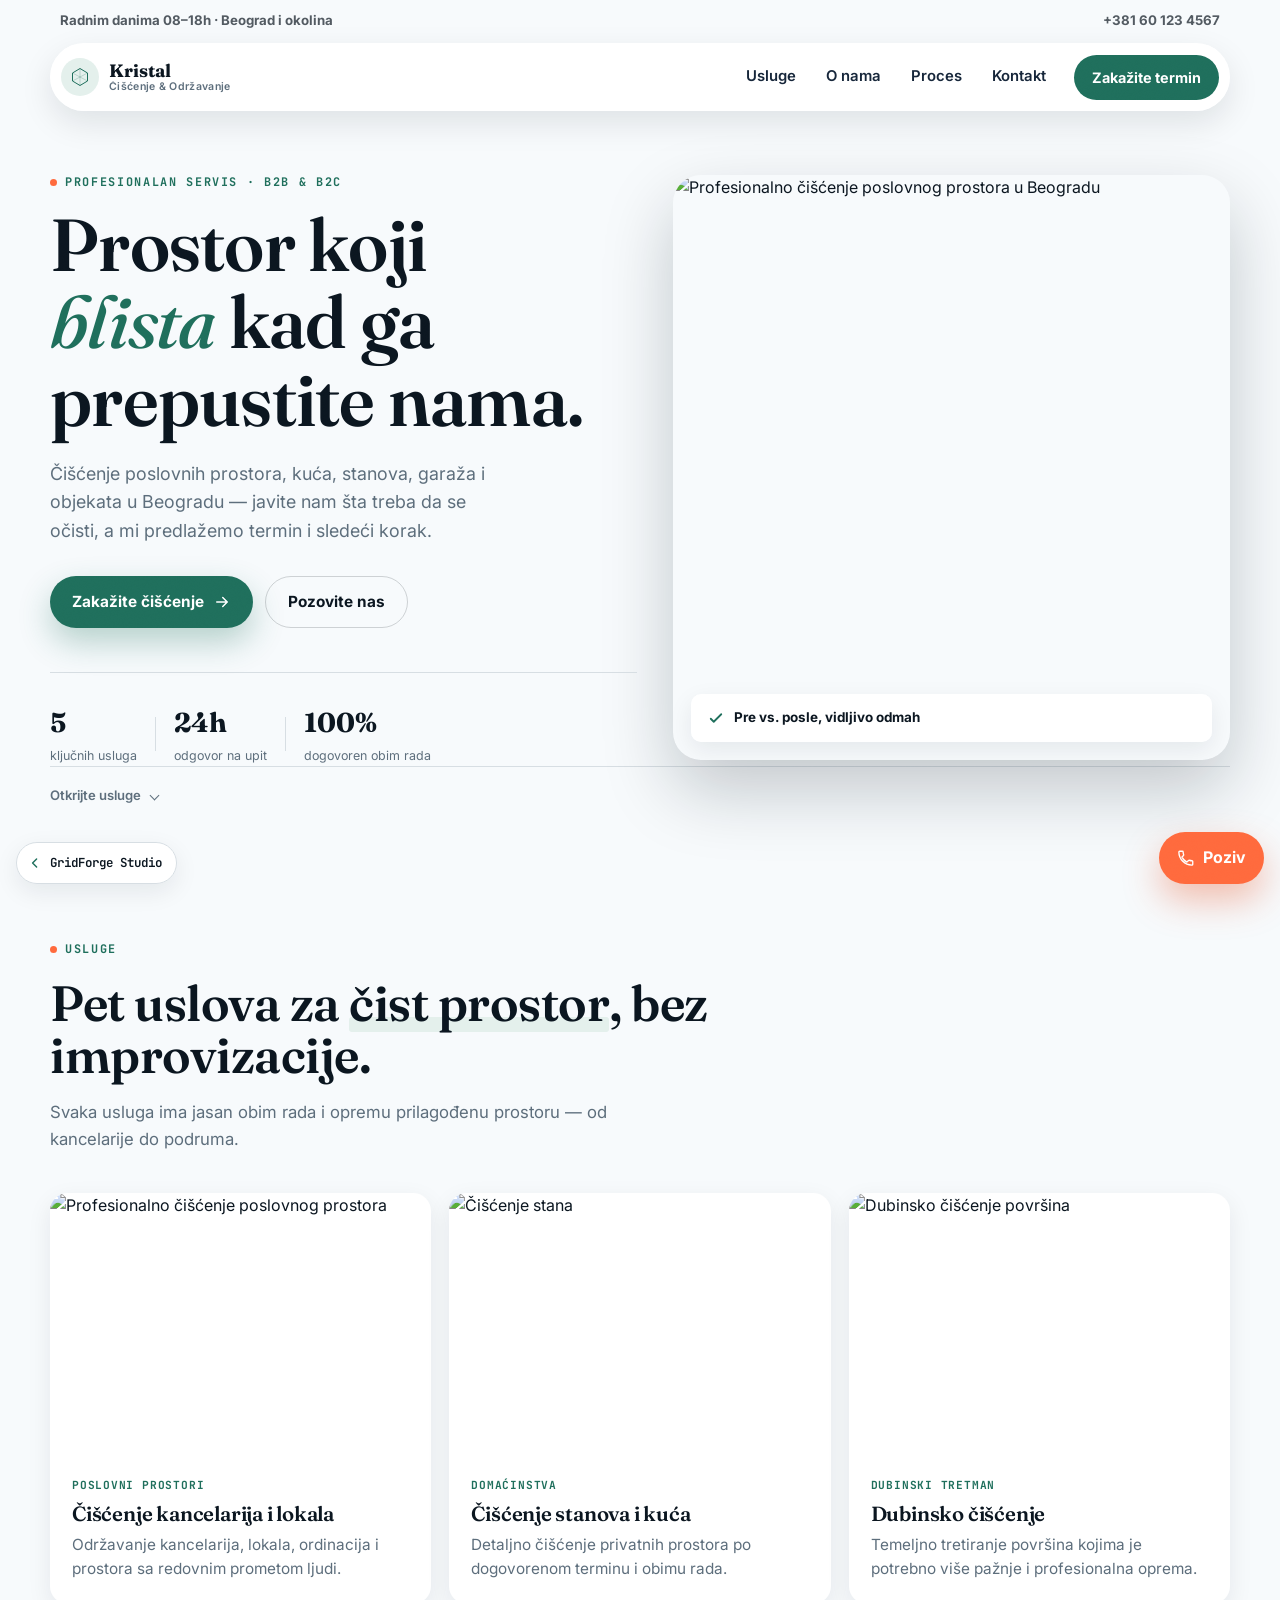
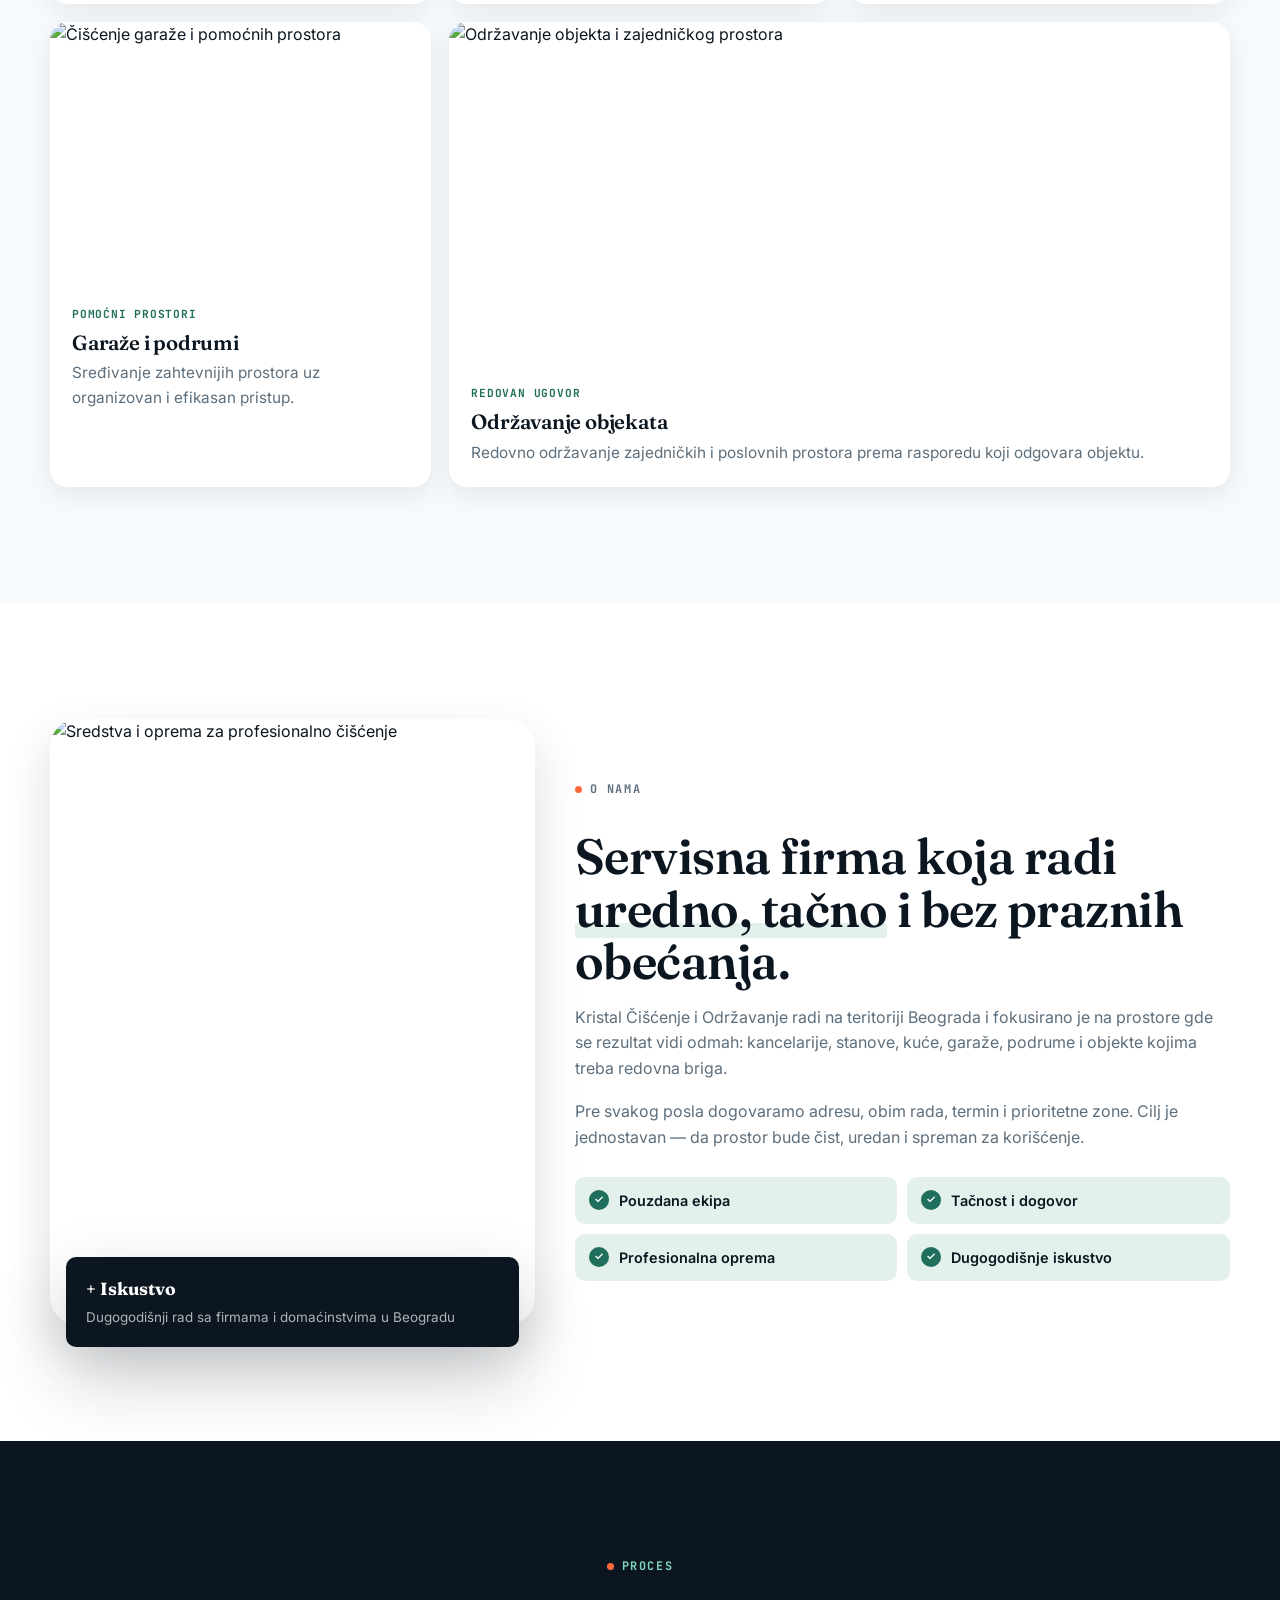
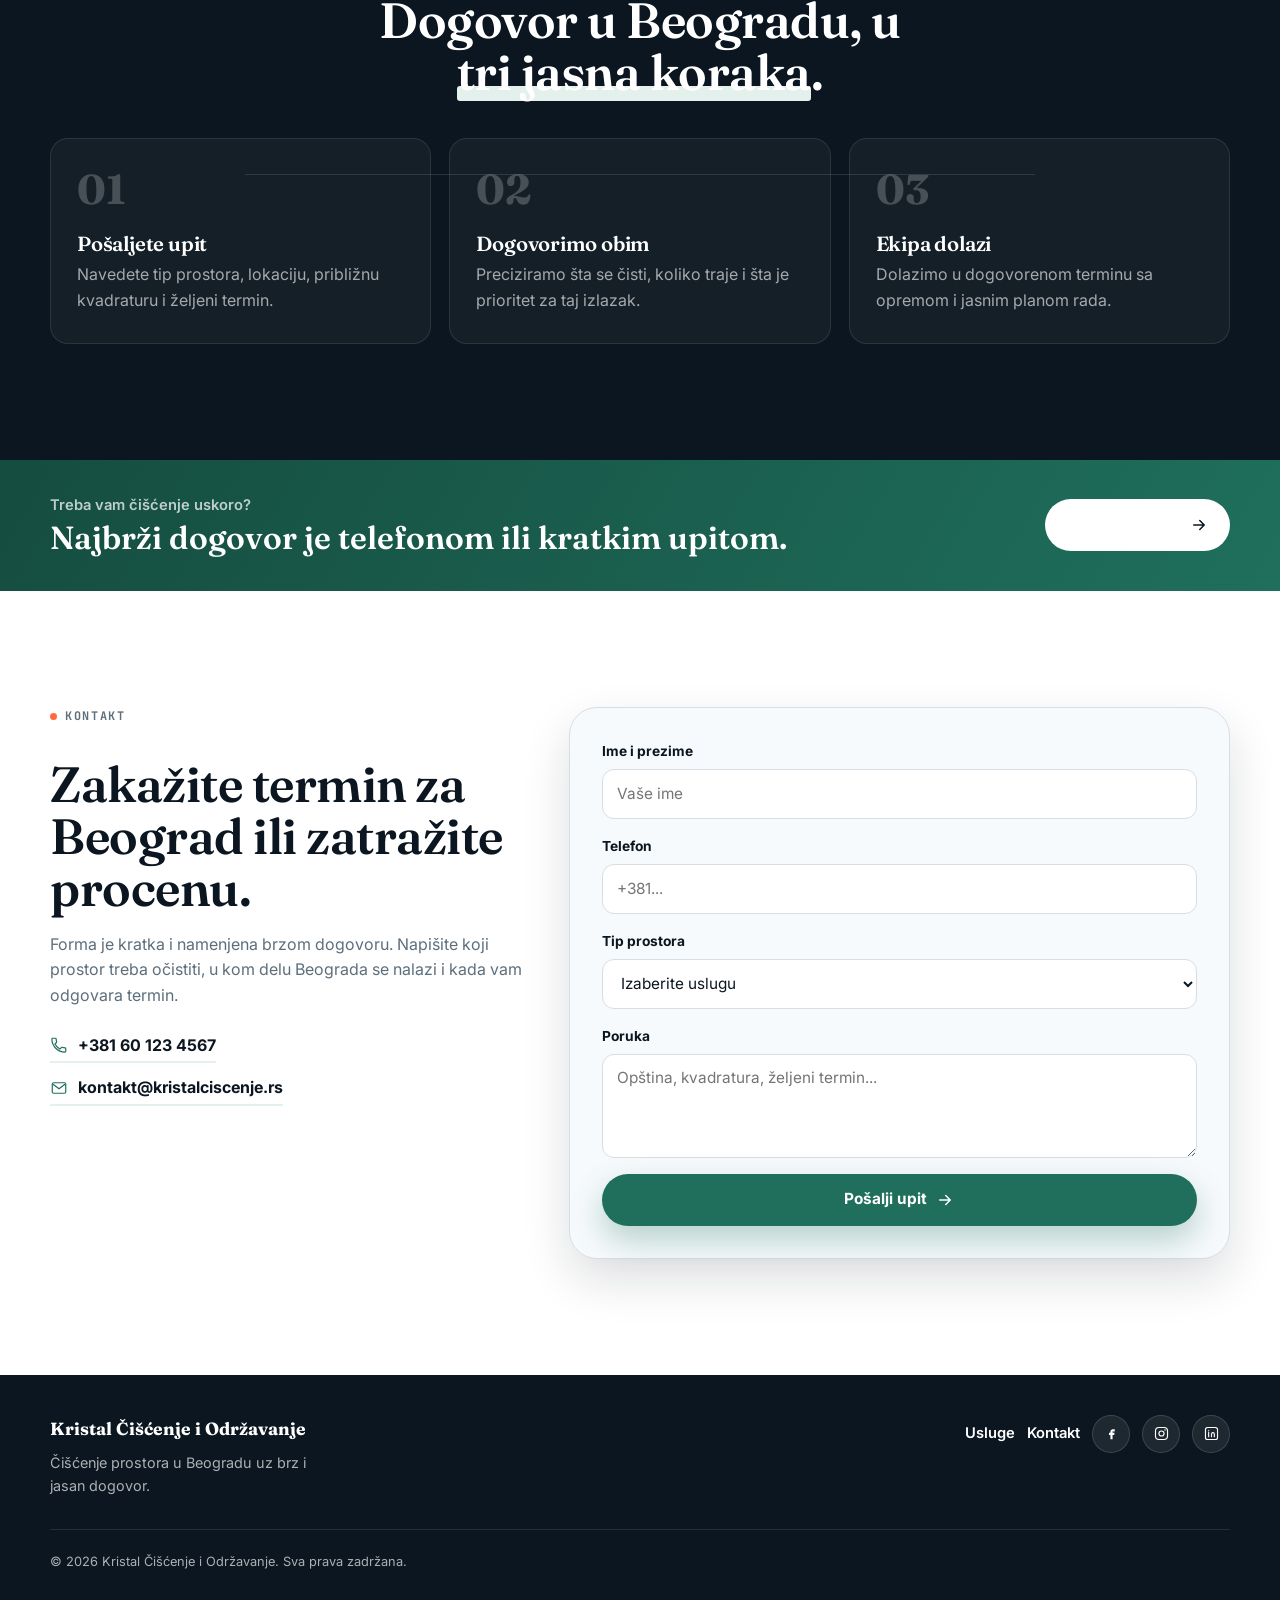
==== commit 49f5c1b9: "Add new contact form, interactive animated projects section," ====
--- a/projects/kristal-ciscenje-odrzavanje/index.html
+++ b/projects/kristal-ciscenje-odrzavanje/index.html
@@ -358,6 +358,14 @@
       </div>
     </footer>
 
+    <a class="gf-back-link" href="../../index.html" aria-label="Nazad na GridForge Studio portfolio">
+  <svg viewBox="0 0 20 20" fill="none" aria-hidden="true" width="16" height="16">
+    <path d="M12 5L7 10l5 5" stroke="currentColor" stroke-width="1.8"
+      stroke-linecap="round" stroke-linejoin="round"/>
+  </svg>
+  <span>GridForge Studio</span>
+</a>
+
     <script src="script.js"></script>
   </body>
 </html>
--- a/projects/kristal-ciscenje-odrzavanje/style.css
+++ b/projects/kristal-ciscenje-odrzavanje/style.css
@@ -1305,4 +1305,123 @@
   .floating-call {
     animation: none;
   }
+}
+
+/* ---------- Custom scrollbar ---------- */
+
+html {
+  scrollbar-width: thin;
+  scrollbar-color: var(--jade) var(--cloud);
+}
+
+::-webkit-scrollbar {
+  width: 6px;
+}
+
+::-webkit-scrollbar-track {
+  background: var(--cloud);
+}
+
+::-webkit-scrollbar-thumb {
+  background: var(--jade);
+  border-radius: 999px;
+}
+
+::-webkit-scrollbar-thumb:hover {
+  background: var(--jade-dark);
+}
+
+/* ---------- Back to portfolio ---------- */
+
+.gf-back-link {
+  position: fixed;
+  left: 16px;
+  bottom: 16px;
+  z-index: 60;
+  display: inline-flex;
+  align-items: center;
+  gap: 7px;
+  padding: 10px 14px 10px 10px;
+  font-family: var(--font-mono);
+  font-size: 0.78rem;
+  font-weight: 600;
+  color: var(--ink);
+  background: rgba(255, 255, 255, 0.92);
+  border: 1px solid var(--line);
+  border-radius: 999px;
+  box-shadow: var(--shadow-sm);
+  backdrop-filter: blur(12px);
+  text-decoration: none;
+  white-space: nowrap;
+  transition: transform 200ms var(--ease), box-shadow 200ms var(--ease), background 200ms ease;
+}
+
+.gf-back-link:hover,
+.gf-back-link:focus-visible {
+  transform: translateX(-3px);
+  box-shadow: var(--shadow-md);
+  background: #ffffff;
+}
+
+.gf-back-link:focus-visible {
+  outline: 2px solid var(--jade);
+  outline-offset: 2px;
+}
+
+.gf-back-link svg {
+  width: 16px;
+  height: 16px;
+  color: var(--jade);
+  flex-shrink: 0;
+}
+
+@media (max-width: 360px) {
+  .gf-back-link span { display: none; }
+  .gf-back-link { padding: 10px; }
+}
+
+/* ---------- Responsive ---------- */
+
+@media (max-width: 479px) {
+  .hero-trust {
+    flex-wrap: wrap;
+    gap: 14px;
+  }
+
+  .hero-trust-divider { display: none; }
+
+  .hero-trust-item {
+    min-width: calc(50% - 7px);
+  }
+
+  .hero-actions {
+    flex-direction: column;
+  }
+
+  .hero-actions .btn {
+    width: 100%;
+    justify-content: center;
+  }
+
+  .check-list {
+    grid-template-columns: 1fr;
+  }
+
+  .contact-form {
+    padding: 18px;
+  }
+}
+
+@media (min-width: 480px) and (max-width: 759px) {
+  .service-grid {
+    grid-template-columns: 1fr;
+  }
+
+  .service-card.wide {
+    grid-column: span 1;
+  }
+
+  .service-card.wide .service-media {
+    aspect-ratio: 16 / 11;
+  }
 }
